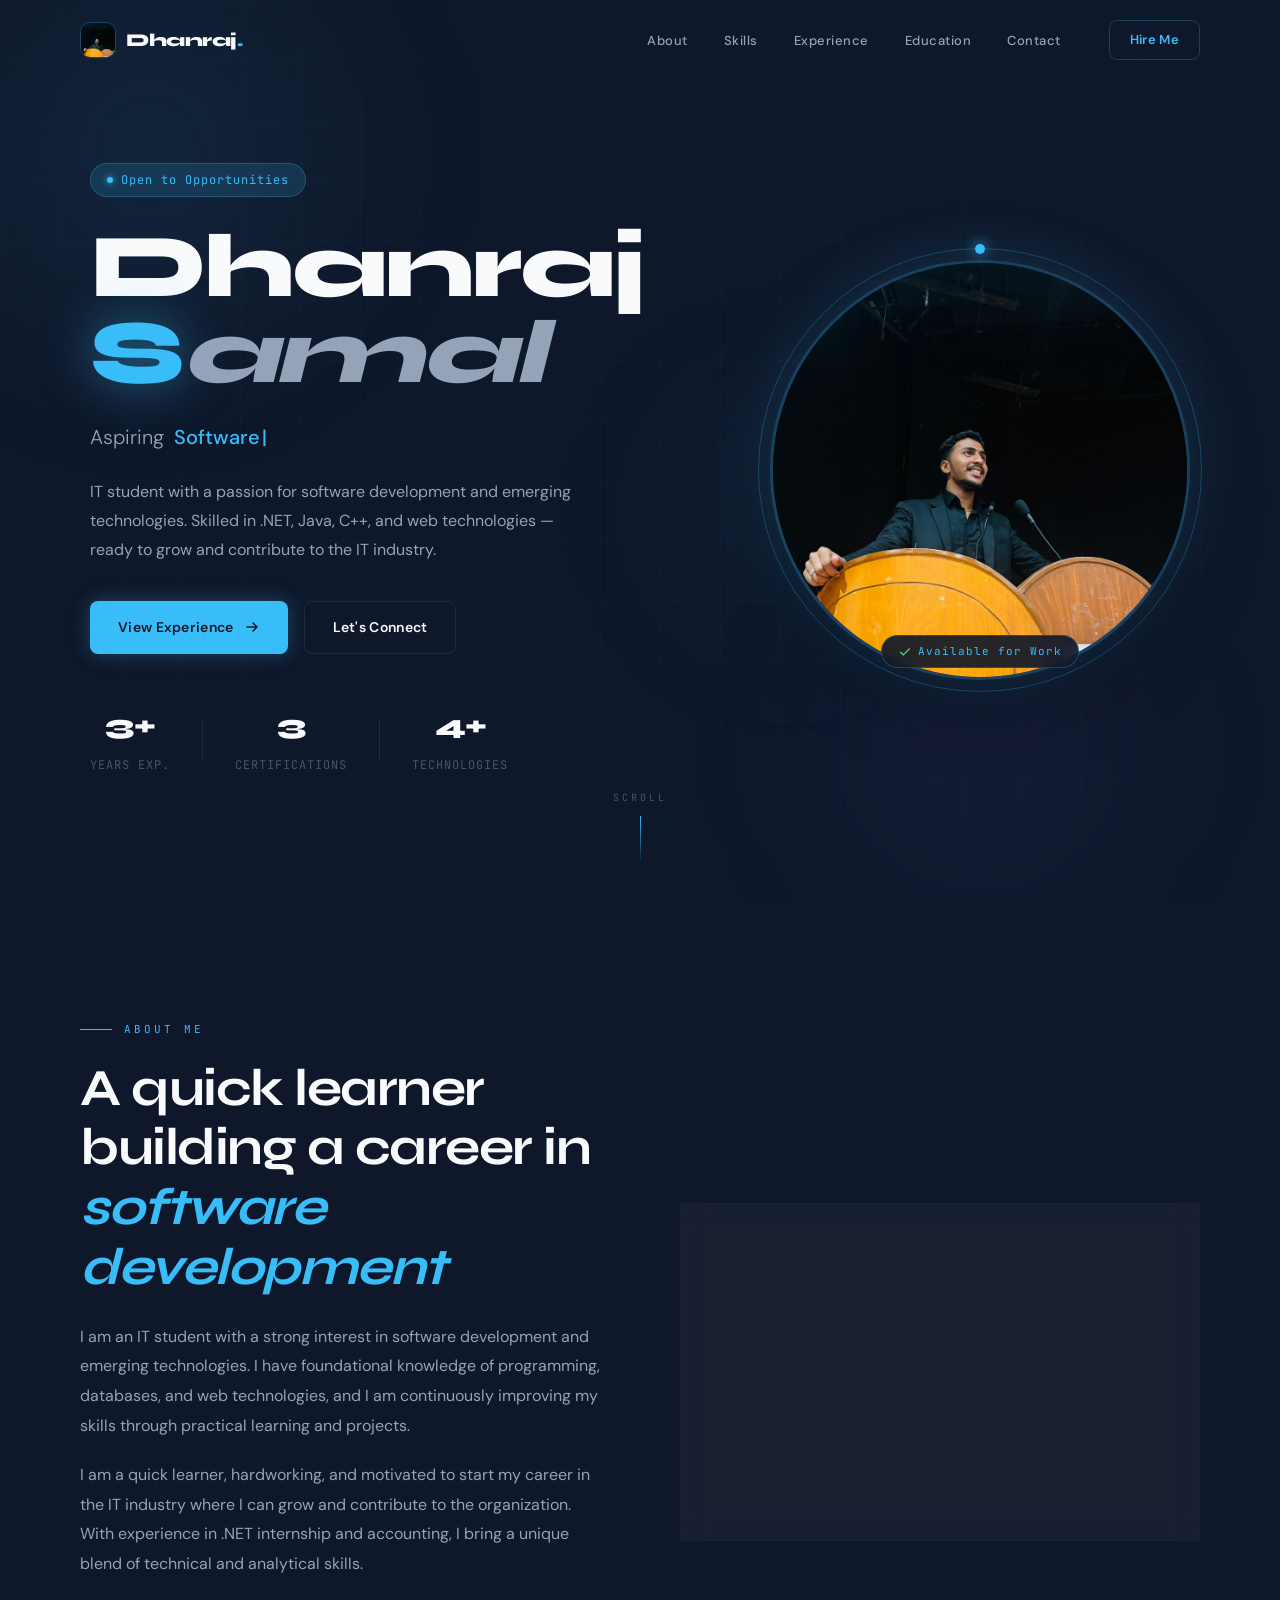
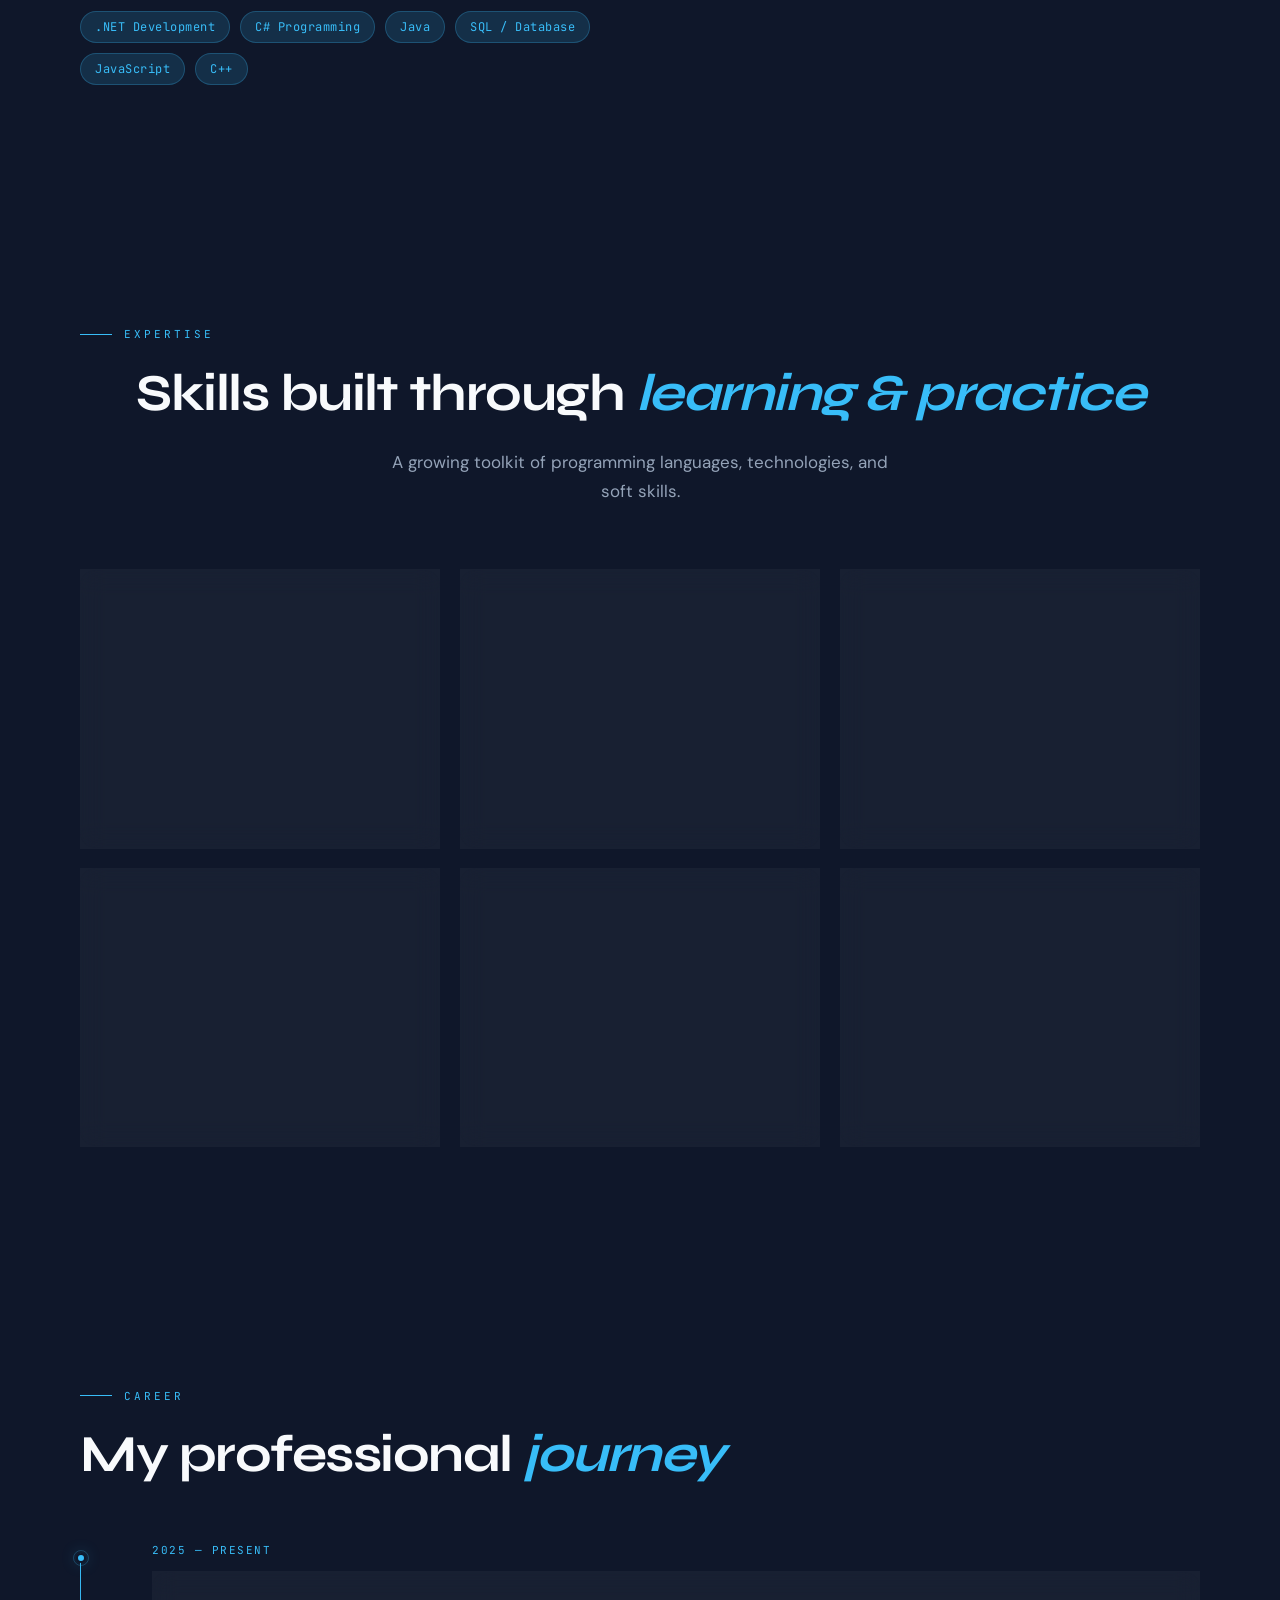
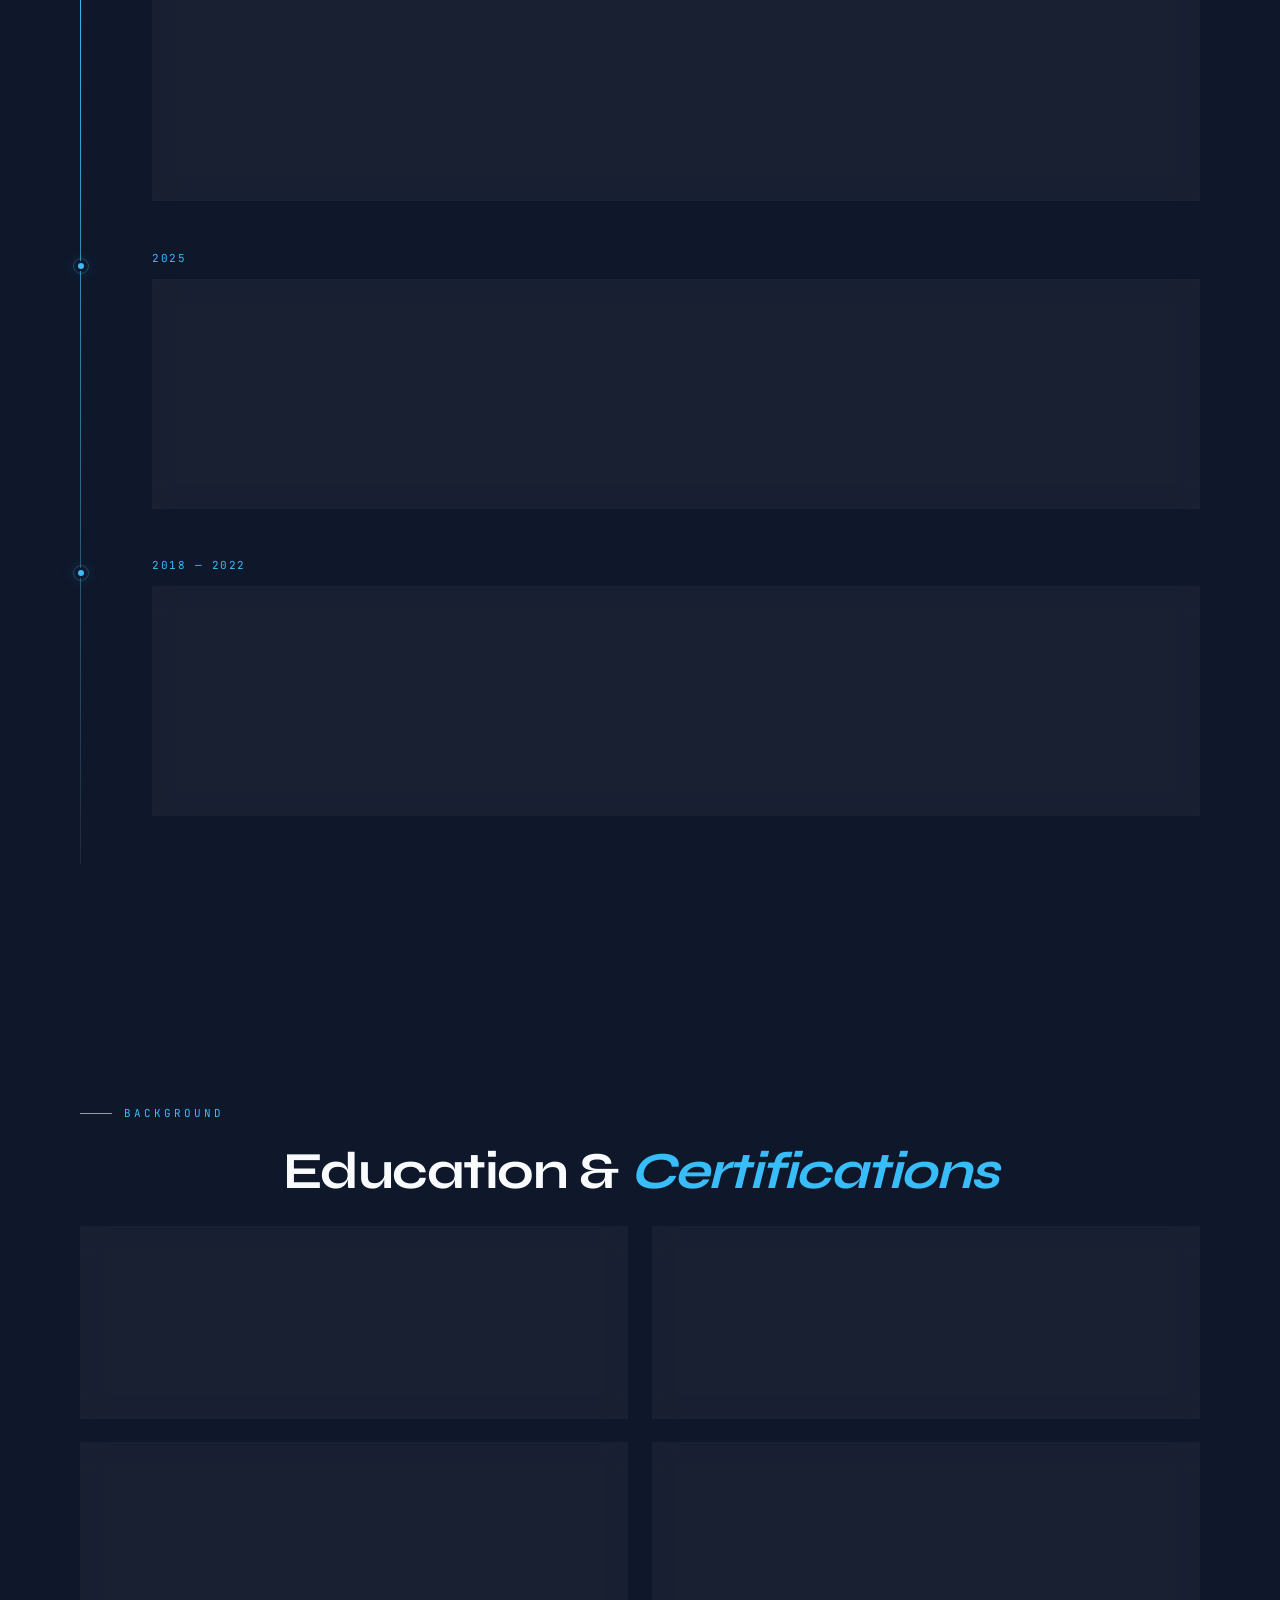
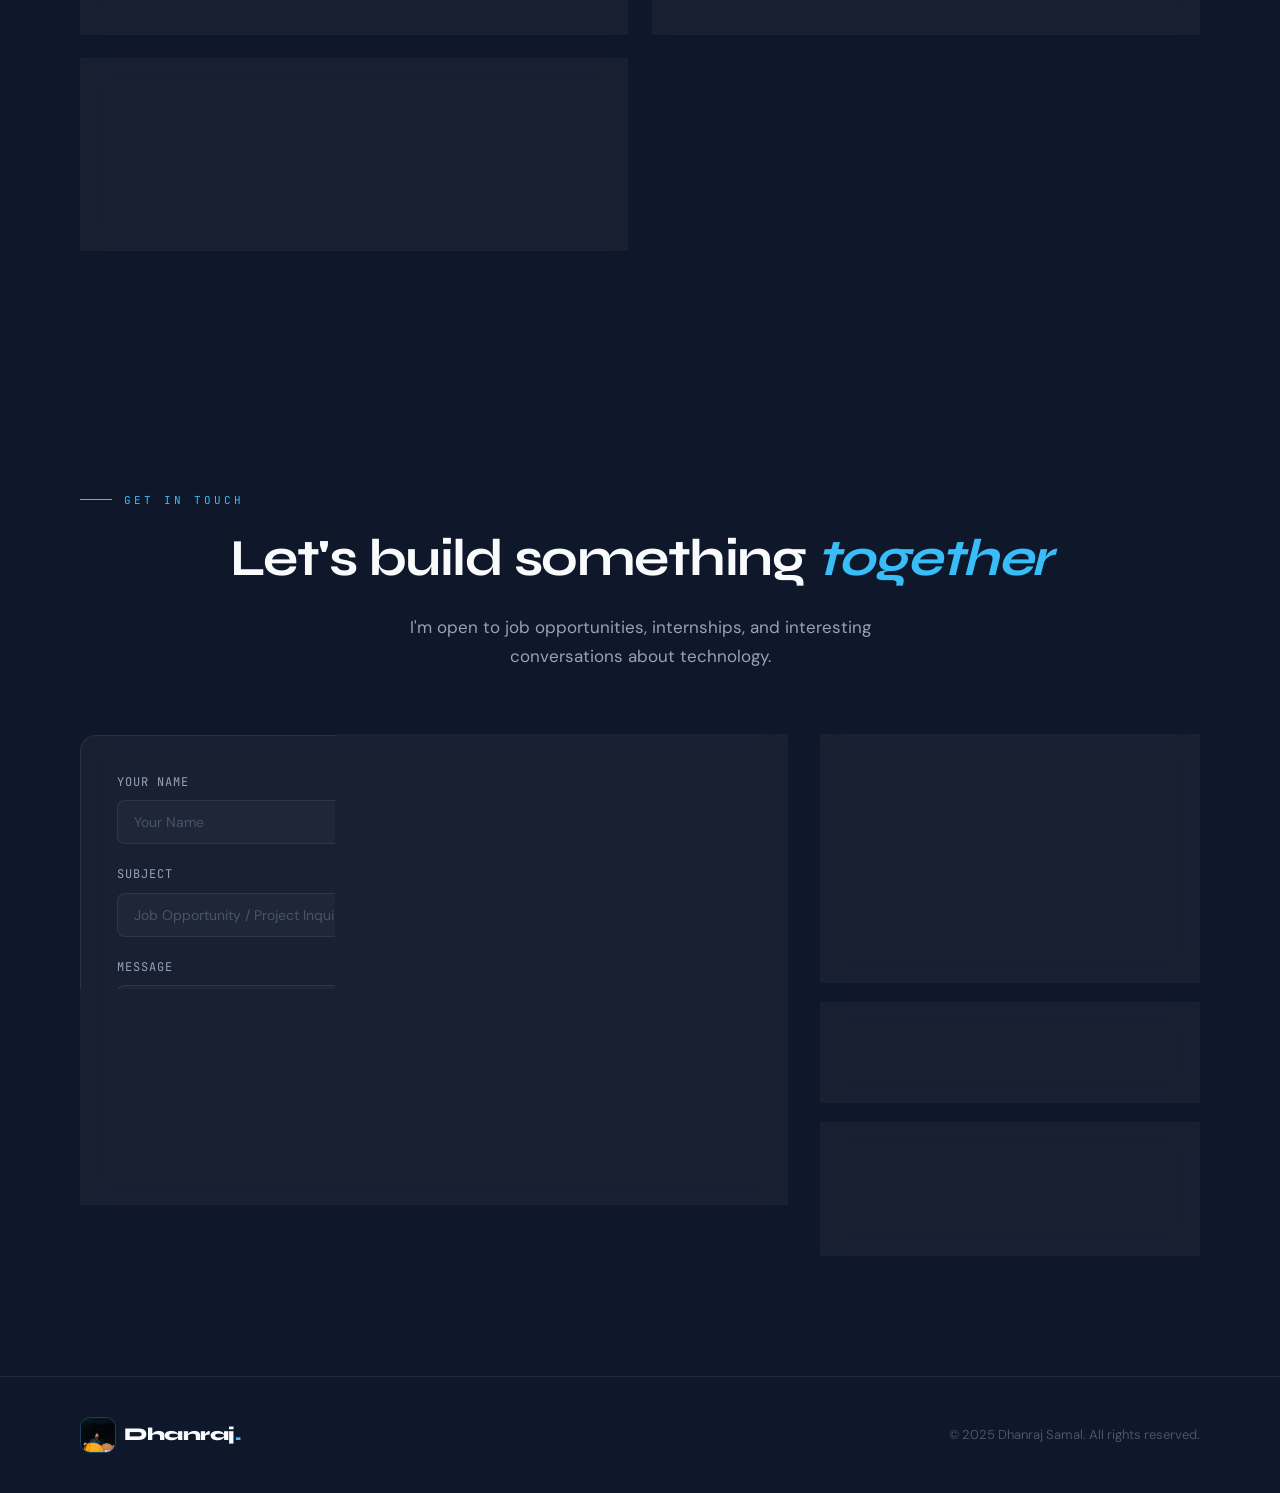
==== frontend/index.html @ d2c9e6f3 "refactor: organize project structure — frontend/, assets/images/, proper formatting" ====
<!DOCTYPE html>
<html lang="en">
<head>
  <meta charset="UTF-8" />
  <meta name="viewport" content="width=device-width, initial-scale=1.0"/>

  <!-- Primary SEO -->
  <title>Dhanraj Samal — Aspiring .NET & Software Developer | Ahmedabad</title>
  <meta name="description" content="Dhanraj Samal is an aspiring software developer from Ahmedabad, Gujarat. BCA graduate skilled in .NET, C#, Java, SQL, JavaScript and C++. Open to full-time roles and internships." />
  <meta name="keywords" content="Dhanraj Samal, Software Developer, .NET Developer, C# Developer, Java, SQL, Ahmedabad, Gujarat, BCA, Parul University, Fresher Developer" />
  <meta name="author" content="Dhanraj Samal" />
  <meta name="robots" content="index, follow" />
  <link rel="canonical" href="https://dhanrajsamal.dev/" />

  <!-- Open Graph (Facebook, LinkedIn preview) -->
  <meta property="og:type" content="website" />
  <meta property="og:url" content="https://dhanrajsamal.dev/" />
  <meta property="og:title" content="Dhanraj Samal — Aspiring .NET & Software Developer" />
  <meta property="og:description" content="BCA graduate from Parul University. Skilled in .NET, C#, Java, SQL, JavaScript. Open to full-time roles and internships." />
  <meta property="og:image" content="../assets/images/profile.jpg" />

  <!-- Twitter Card -->
  <meta name="twitter:card" content="summary_large_image" />
  <meta name="twitter:title" content="Dhanraj Samal — Aspiring Software Developer" />
  <meta name="twitter:description" content="BCA graduate skilled in .NET, C#, Java, SQL. Open to opportunities." />
  <meta name="twitter:image" content="../assets/images/profile.jpg" />

  <!-- Theme color for mobile browser -->
  <meta name="theme-color" content="#0F172A" />

  <link rel="stylesheet" href="style.css" />
  <link rel="preconnect" href="https://fonts.googleapis.com">
  <link rel="preconnect" href="https://fonts.gstatic.com" crossorigin>
  <link href="https://fonts.googleapis.com/css2?family=Syne:wght@400;500;600;700;800&family=DM+Sans:ital,wght@0,300;0,400;0,500;1,300&family=JetBrains+Mono:wght@300;400&display=swap" rel="stylesheet">
</head>
<body>

  <!-- Preloader -->
  <div class="preloader" id="preloader">
    <div class="preloader-inner">
      <div class="preloader-logo">
        <img src="../assets/images/profile.jpg" alt="Dhanraj Samal" class="preloader-logo-img" />
      </div>
      <div class="preloader-bar"><div class="preloader-fill" id="preloaderFill"></div></div>
      <p class="preloader-text" id="preloaderText">Initializing...</p>
    </div>
  </div>

  <!-- Scroll Progress -->
  <div class="scroll-progress" id="scrollProgress"></div>

  <!-- Navbar -->
  <nav class="navbar" id="navbar">
    <div class="nav-container">
      <a href="#hero" class="nav-logo">
        <img src="../assets/images/profile.jpg" alt="DS" class="nav-logo-img" />
        <span class="logo-text">Dhanraj<span class="logo-dot">.</span></span>
      </a>
      <ul class="nav-links" id="navLinks">
        <li><a href="#about" class="nav-link">About</a></li>
        <li><a href="#skills" class="nav-link">Skills</a></li>
        <li><a href="#experience" class="nav-link">Experience</a></li>
        <li><a href="#education" class="nav-link">Education</a></li>
        <li><a href="#contact" class="nav-link">Contact</a></li>
      </ul>
      <a href="#contact" class="nav-cta">Hire Me</a>
      <button class="hamburger" id="hamburger" aria-label="Toggle menu">
        <span></span><span></span><span></span>
      </button>
    </div>
  </nav>

  <!-- Hero Section -->
  <section class="hero" id="hero">
    <div class="hero-bg">
      <div class="hero-orb orb-1"></div>
      <div class="hero-orb orb-2"></div>
      <div class="hero-orb orb-3"></div>
      <div class="hero-grid"></div>
    </div>
    <div class="hero-content">
      <div class="hero-left">
      <div class="hero-badge">
        <span class="badge-dot"></span>
        Open to Opportunities
      </div>
      <h1 class="hero-name">
        <span class="name-line name-first">Dhanraj</span>
        <span class="name-line name-last"><em class="name-highlight">S</em>amal</span>
      </h1>
      <div class="hero-roles">
        <span class="role-static">Aspiring</span>
        <span class="typing-wrapper">
          <span class="typing-text" id="typingText"></span>
          <span class="typing-cursor">|</span>
        </span>
      </div>
      <p class="hero-description">
        IT student with a passion for software development and emerging technologies. Skilled in .NET, Java, C++, and web technologies — ready to grow and contribute to the IT industry.
      </p>
      <div class="hero-actions">
        <a href="#experience" class="btn btn-primary">
          <span>View Experience</span>
          <svg width="16" height="16" viewBox="0 0 16 16" fill="none"><path d="M3 8H13M13 8L9 4M13 8L9 12" stroke="currentColor" stroke-width="1.5" stroke-linecap="round" stroke-linejoin="round"/></svg>
        </a>
        <a href="#contact" class="btn btn-ghost">Let's Connect</a>
      </div>
      <div class="hero-stats">
        <div class="stat"><span class="stat-number">3+</span><span class="stat-label">Years Exp.</span></div>
        <div class="stat-divider"></div>
        <div class="stat"><span class="stat-number">3</span><span class="stat-label">Certifications</span></div>
        <div class="stat-divider"></div>
        <div class="stat"><span class="stat-number">4+</span><span class="stat-label">Technologies</span></div>
      </div>
      </div>
      <div class="hero-right">
        <div class="hero-photo-wrap">
          <div class="hero-photo-ring"></div>
          <img
            src="../assets/images/profile.jpg"
            alt="Dhanraj Samal"
            class="hero-photo"
          />
          <div class="hero-photo-badge">
            <svg width="14" height="14" viewBox="0 0 24 24" fill="none" stroke="currentColor" stroke-width="2"><polyline points="20 6 9 17 4 12"/></svg>
            Available for Work
          </div>
        </div>
      </div>
    </div>
    <div class="hero-scroll-hint">
      <span>Scroll</span>
      <div class="scroll-line"></div>
    </div>
  </section>

  <!-- About Section -->
  <section class="about section" id="about">
    <div class="container">
      <div class="section-label reveal">About Me</div>
      <div class="about-grid">
        <div class="about-text reveal">
          <h2 class="section-heading">A quick learner building a career in <em>software development</em></h2>
          <p>I am an IT student with a strong interest in software development and emerging technologies. I have foundational knowledge of programming, databases, and web technologies, and I am continuously improving my skills through practical learning and projects.</p>
          <p>I am a quick learner, hardworking, and motivated to start my career in the IT industry where I can grow and contribute to the organization. With experience in .NET internship and accounting, I bring a unique blend of technical and analytical skills.</p>
          <div class="about-tags">
            <span class="tag">.NET Development</span>
            <span class="tag">C# Programming</span>
            <span class="tag">Java</span>
            <span class="tag">SQL / Database</span>
            <span class="tag">JavaScript</span>
            <span class="tag">C++</span>
          </div>
        </div>
        <div class="about-visual reveal">
          <div class="about-card glass-card">
            <div class="about-avatar">
              <div class="avatar-ring"></div>
              <img
                src="../assets/images/profile.jpg"
                alt="Dhanraj Samal"
                class="avatar-photo"
              />
            </div>
            <div class="about-facts">
              <div class="fact">
                <svg width="18" height="18" viewBox="0 0 24 24" fill="none" stroke="currentColor" stroke-width="1.5"><path d="M12 2C8.13 2 5 5.13 5 9c0 5.25 7 13 7 13s7-7.75 7-13c0-3.87-3.13-7-7-7z"/><circle cx="12" cy="9" r="2.5"/></svg>
                <span>Ahmedabad, Gujarat</span>
              </div>
              <div class="fact">
                <svg width="18" height="18" viewBox="0 0 24 24" fill="none" stroke="currentColor" stroke-width="1.5"><rect x="2" y="7" width="20" height="14" rx="2"/><path d="M16 7V5a2 2 0 0 0-2-2h-4a2 2 0 0 0-2 2v2"/></svg>
                <span>Fresher — Open to Work</span>
              </div>
              <div class="fact">
                <svg width="18" height="18" viewBox="0 0 24 24" fill="none" stroke="currentColor" stroke-width="1.5"><path d="M22 16.92v3a2 2 0 0 1-2.18 2 19.79 19.79 0 0 1-8.63-3.07 19.5 19.5 0 0 1-6-6 19.79 19.79 0 0 1-3.07-8.67A2 2 0 0 1 4.11 2h3a2 2 0 0 1 2 1.72 12.84 12.84 0 0 0 .7 2.81 2 2 0 0 1-.45 2.11L8.09 9.91a16 16 0 0 0 6 6l1.27-1.27a2 2 0 0 1 2.11-.45 12.84 12.84 0 0 0 2.81.7A2 2 0 0 1 22 16.92z"/></svg>
                <span>+91 9376495990</span>
              </div>
              <div class="fact">
                <svg width="18" height="18" viewBox="0 0 24 24" fill="none" stroke="currentColor" stroke-width="1.5"><path d="M4 4h16c1.1 0 2 .9 2 2v12c0 1.1-.9 2-2 2H4c-1.1 0-2-.9-2-2V6c0-1.1.9-2 2-2z"/><polyline points="22,6 12,13 2,6"/></svg>
                <span>dhanrajsamal2002@gmail.com</span>
              </div>
            </div>
          </div>
        </div>
      </div>
    </div>
  </section>

  <!-- Skills Section -->
  <section class="skills section" id="skills">
    <div class="container">
      <div class="section-label reveal">Expertise</div>
      <h2 class="section-heading centered reveal">Skills built through <em>learning & practice</em></h2>
      <p class="section-subtext reveal">A growing toolkit of programming languages, technologies, and soft skills.</p>

      <div class="skills-grid">

        <!-- .NET / C# -->
        <div class="skill-card reveal" data-delay="0">
          <div class="skill-card-inner">
            <div class="skill-logo-wrap" style="background: rgba(98,0,238,0.12); border-color: rgba(98,0,238,0.3);">
              <!-- .NET official logo -->
              <svg width="36" height="36" viewBox="0 0 24 24" xmlns="http://www.w3.org/2000/svg" fill="#7B2FBE">
                <path d="M2.5 5.5A.5.5 0 0 1 3 5h18a.5.5 0 0 1 .5.5v13a.5.5 0 0 1-.5.5H3a.5.5 0 0 1-.5-.5v-13zm1 .5v12h17V6h-17z" opacity=".3"/>
                <path d="M5.5 8.5h1.25l3.5 5.25V8.5H11.5v7h-1.25L6.75 10.25V15.5H5.5v-7zm6.5 0h4.5v1.25h-3.25v1.75h3v1.25h-3v1.5h3.25V15.5H12v-7zm-8.5 3.25a.75.75 0 1 1 1.5 0 .75.75 0 0 1-1.5 0z"/>
              </svg>
            </div>
            <div class="skill-card-body">
              <div class="skill-card-header">
                <h3>.NET / C#</h3>
                <span class="skill-level">Intermediate</span>
              </div>
              <p>Application development using .NET technologies, coding, debugging, and testing modules in real-time projects.</p>
              <div class="skill-progress">
                <div class="progress-track">
                  <div class="progress-bar" data-width="75"></div>
                </div>
                <span>75%</span>
              </div>
            </div>
          </div>
        </div>

        <!-- SQL -->
        <div class="skill-card reveal" data-delay="100">
          <div class="skill-card-inner">
            <div class="skill-logo-wrap" style="background: rgba(0,117,143,0.12); border-color: rgba(0,117,143,0.3);">
              <svg width="36" height="36" viewBox="0 0 24 24" fill="none" stroke="#00758F" stroke-width="1.5" stroke-linecap="round" stroke-linejoin="round">
                <ellipse cx="12" cy="5" rx="9" ry="3"/>
                <path d="M3 5v4c0 1.66 4 3 9 3s9-1.34 9-3V5"/>
                <path d="M3 9v4c0 1.66 4 3 9 3s9-1.34 9-3V9"/>
                <path d="M3 13v4c0 1.66 4 3 9 3s9-1.34 9-3v-4"/>
              </svg>
            </div>
            <div class="skill-card-body">
              <div class="skill-card-header">
                <h3>SQL / Database</h3>
                <span class="skill-level">Intermediate</span>
              </div>
              <p>Database fundamentals, query writing, and managing data with strong understanding of SDLC and data maintenance.</p>
              <div class="skill-progress">
                <div class="progress-track">
                  <div class="progress-bar" data-width="70"></div>
                </div>
                <span>70%</span>
              </div>
            </div>
          </div>
        </div>

        <!-- Java -->
        <div class="skill-card reveal" data-delay="200">
          <div class="skill-card-inner">
            <div class="skill-logo-wrap" style="background: rgba(248,152,32,0.12); border-color: rgba(248,152,32,0.3);">
              <!-- Java cup icon -->
              <svg width="36" height="36" viewBox="0 0 24 24" fill="none" stroke="#F89820" stroke-width="1.5" stroke-linecap="round" stroke-linejoin="round">
                <path d="M8 19h8M12 19v2M7 15c-1.5-1-3-2.5-3-5 0-4 3.5-7 8-7s8 3 8 7c0 2.5-1.5 4-3 5"/>
                <path d="M9 9c0 0 .5 2 3 2s3-2 3-2"/>
                <path d="M6 19h12"/>
              </svg>
            </div>
            <div class="skill-card-body">
              <div class="skill-card-header">
                <h3>Java</h3>
                <span class="skill-level">Intermediate</span>
              </div>
              <p>Object-oriented programming with Java, building logic-driven applications and understanding core programming concepts.</p>
              <div class="skill-progress">
                <div class="progress-track">
                  <div class="progress-bar" data-width="65"></div>
                </div>
                <span>65%</span>
              </div>
            </div>
          </div>
        </div>

        <!-- JavaScript -->
        <div class="skill-card reveal" data-delay="300">
          <div class="skill-card-inner">
            <div class="skill-logo-wrap" style="background: rgba(247,223,30,0.12); border-color: rgba(247,223,30,0.3);">
              <!-- JavaScript logo -->
              <svg width="36" height="36" viewBox="0 0 24 24" xmlns="http://www.w3.org/2000/svg" fill="#F7DF1E">
                <path d="M0 0h24v24H0V0zm22.034 18.276c-.175-1.095-.888-2.015-3.003-2.873-.736-.345-1.554-.585-1.797-1.14-.091-.33-.105-.51-.046-.705.15-.646.915-.84 1.515-.66.39.12.75.42.976.9 1.034-.676 1.034-.676 1.755-1.125-.27-.42-.404-.601-.586-.78-.63-.705-1.469-1.065-2.834-1.034l-.705.089c-.676.165-1.32.525-1.71 1.005-1.14 1.291-.811 3.541.569 4.471 1.365 1.02 3.361 1.244 3.616 2.205.24 1.17-.87 1.545-1.966 1.41-.811-.18-1.26-.586-1.755-1.336l-1.83 1.051c.21.48.45.689.81 1.109 1.74 1.756 6.09 1.666 6.871-1.004.029-.09.24-.705.074-1.65l.046.067zm-8.983-7.245h-2.248c0 1.938-.009 3.864-.009 5.805 0 1.232.063 2.363-.138 2.711-.33.689-1.18.601-1.566.48-.396-.196-.597-.466-.83-.855-.063-.105-.11-.196-.127-.196l-1.825 1.125c.305.63.75 1.172 1.324 1.517.855.51 2.004.675 3.207.405.783-.226 1.458-.691 1.811-1.411.51-.93.402-2.07.397-3.346.012-2.054 0-4.109 0-6.179l.004-.056z"/>
              </svg>
            </div>
            <div class="skill-card-body">
              <div class="skill-card-header">
                <h3>JavaScript</h3>
                <span class="skill-level">Beginner</span>
              </div>
              <p>Web technologies and front-end scripting to build interactive and dynamic web pages and applications.</p>
              <div class="skill-progress">
                <div class="progress-track">
                  <div class="progress-bar" data-width="60"></div>
                </div>
                <span>60%</span>
              </div>
            </div>
          </div>
        </div>

        <!-- C++ -->
        <div class="skill-card reveal" data-delay="400">
          <div class="skill-card-inner">
            <div class="skill-logo-wrap" style="background: rgba(0,89,156,0.12); border-color: rgba(0,89,156,0.3);">
              <!-- C++ logo -->
              <svg width="36" height="36" viewBox="0 0 24 24" xmlns="http://www.w3.org/2000/svg" fill="#00599C">
                <path d="M22.394 6c-.167-.29-.398-.543-.652-.69L12.926.22c-.509-.294-1.34-.294-1.848 0L2.26 5.31c-.508.293-.923 1.013-.923 1.6v10.18c0 .294.104.62.271.91.167.29.398.543.652.69l8.816 5.09c.508.293 1.34.293 1.848 0l8.816-5.09c.254-.147.485-.4.652-.69.167-.29.27-.616.27-.91V6.91c.003-.294-.1-.62-.268-.91zM12 19.109c-3.92 0-7.109-3.189-7.109-7.109S8.08 4.891 12 4.891a7.133 7.133 0 0 1 6.156 3.552l-3.076 1.781A3.567 3.567 0 0 0 12 8.445c-1.96 0-3.554 1.595-3.554 3.555S10.04 15.555 12 15.555a3.57 3.57 0 0 0 3.08-1.778l3.077 1.78A7.135 7.135 0 0 1 12 19.109zm7.109-6.714h-.79v.79h-.79v-.79h-.79v-.79h.79v-.79h.79v.79h.79v.79zm2.962 0h-.79v.79h-.79v-.79h-.79v-.79h.79v-.79h.79v.79h.79v.79z"/>
              </svg>
            </div>
            <div class="skill-card-body">
              <div class="skill-card-header">
                <h3>C++</h3>
                <span class="skill-level">Intermediate</span>
              </div>
              <p>Core programming fundamentals using C++, data structures, and problem-solving with efficient algorithms.</p>
              <div class="skill-progress">
                <div class="progress-track">
                  <div class="progress-bar" data-width="65"></div>
                </div>
                <span>65%</span>
              </div>
            </div>
          </div>
        </div>

        <!-- Soft Skills -->
        <div class="skill-card reveal" data-delay="500">
          <div class="skill-card-inner">
            <div class="skill-logo-wrap" style="background: rgba(56,189,248,0.12); border-color: rgba(56,189,248,0.3);">
              <svg width="36" height="36" viewBox="0 0 24 24" fill="none" stroke="#38BDF8" stroke-width="1.5" stroke-linecap="round" stroke-linejoin="round">
                <path d="M17 21v-2a4 4 0 0 0-4-4H5a4 4 0 0 0-4 4v2"/>
                <circle cx="9" cy="7" r="4"/>
                <path d="M23 21v-2a4 4 0 0 0-3-3.87"/>
                <path d="M16 3.13a4 4 0 0 1 0 7.75"/>
              </svg>
            </div>
            <div class="skill-card-body">
              <div class="skill-card-header">
                <h3>Soft Skills</h3>
                <span class="skill-level">Strong</span>
              </div>
              <p>Leadership, teamwork, and strong communication in English, Gujarati, Hindi, and Telugu. Quick learner and hardworking.</p>
              <div class="skill-progress">
                <div class="progress-track">
                  <div class="progress-bar" data-width="85"></div>
                </div>
                <span>85%</span>
              </div>
            </div>
          </div>
        </div>

      </div>
    </div>
  </section>

  <!-- Experience Section -->
  <section class="experience section" id="experience">
    <div class="container">
      <div class="section-label reveal">Career</div>
      <h2 class="section-heading reveal">My professional <em>journey</em></h2>

      <div class="timeline">
        <div class="timeline-line"></div>

        <div class="timeline-item reveal">
          <div class="timeline-dot"></div>
          <div class="timeline-date">2025 — Present</div>
          <div class="timeline-content glass-card">
            <div class="timeline-header">
              <div>
                <h3>Fresher / .NET Developer</h3>
                <span class="timeline-company">Open to Opportunities</span>
              </div>
              <div class="timeline-badge">Fresher</div>
            </div>
            <p>Actively seeking opportunities in software development. Equipped with hands-on internship experience in .NET application development and a strong foundation in programming, databases, and web technologies.</p>
            <div class="timeline-tags">
              <span>.NET</span><span>C#</span><span>SQL</span><span>JavaScript</span>
            </div>
          </div>
        </div>

        <div class="timeline-item reveal">
          <div class="timeline-dot"></div>
          <div class="timeline-date">2025</div>
          <div class="timeline-content glass-card">
            <div class="timeline-header">
              <div>
                <h3>.NET Developer Intern</h3>
                <span class="timeline-company">Macadmic Solution</span>
              </div>
              <div class="timeline-badge">Internship</div>
            </div>
            <p>Worked on application development using .NET technologies. Assisted in coding, debugging, and testing modules, and collaborated with the team to support real-time project requirements.</p>
            <div class="timeline-tags">
              <span>.NET</span><span>C#</span><span>Debugging</span><span>Team Collaboration</span>
            </div>
          </div>
        </div>

        <div class="timeline-item reveal">
          <div class="timeline-dot"></div>
          <div class="timeline-date">2018 — 2022</div>
          <div class="timeline-content glass-card">
            <div class="timeline-header">
              <div>
                <h3>Junior Accountant</h3>
                <span class="timeline-company">Gavrila Tradelink Pvt Ltd.</span>
              </div>
              <div class="timeline-badge">Full-time</div>
            </div>
            <p>Assisted in daily accounting tasks, invoice handling, and maintaining financial records while supporting the senior accountant. Developed strong attention to detail and organizational skills.</p>
            <div class="timeline-tags">
              <span>Accounting</span><span>Invoice Handling</span><span>Financial Records</span><span>Data Management</span>
            </div>
          </div>
        </div>

      </div>
    </div>
  </section>

  <!-- Education Section -->
  <section class="education section" id="education">
    <div class="container">
      <div class="section-label reveal">Background</div>
      <h2 class="section-heading centered reveal">Education & <em>Certifications</em></h2>

      <div class="edu-grid">
        <div class="edu-card glass-card reveal" data-delay="0">
          <div class="edu-icon">
            <svg width="24" height="24" viewBox="0 0 24 24" fill="none" stroke="currentColor" stroke-width="1.5" stroke-linecap="round" stroke-linejoin="round"><path d="M22 10v6M2 10l10-5 10 5-10 5z"/><path d="M6 12v5c3.33 1.67 8.67 1.67 12 0v-5"/></svg>
          </div>
          <div class="edu-body">
            <h3>Bachelor of Computer Applications (BCA)</h3>
            <span class="edu-inst">Parul University</span>
            <span class="edu-year">2022 — 2025</span>
            <p>Studied core computer science subjects including programming, databases, software engineering, and web technologies.</p>
          </div>
        </div>

        <div class="edu-card glass-card reveal" data-delay="100">
          <div class="edu-icon">
            <svg width="24" height="24" viewBox="0 0 24 24" fill="none" stroke="currentColor" stroke-width="1.5" stroke-linecap="round" stroke-linejoin="round"><path d="M4 19.5A2.5 2.5 0 0 1 6.5 17H20"/><path d="M6.5 2H20v20H6.5A2.5 2.5 0 0 1 4 19.5v-15A2.5 2.5 0 0 1 6.5 2z"/></svg>
          </div>
          <div class="edu-body">
            <h3>Commerce (12th Standard)</h3>
            <span class="edu-inst">NIOS Board</span>
            <span class="edu-year">2021 — 2022</span>
            <p>Completed higher secondary education with Commerce stream, building a strong foundation in business and analytical thinking.</p>
          </div>
        </div>

        <div class="edu-card glass-card reveal" data-delay="200">
          <div class="edu-icon">
            <svg width="24" height="24" viewBox="0 0 24 24" fill="none" stroke="currentColor" stroke-width="1.5" stroke-linecap="round" stroke-linejoin="round"><circle cx="12" cy="8" r="6"/><path d="M15.477 12.89L17 22l-5-3-5 3 1.523-9.11"/></svg>
          </div>
          <div class="edu-body">
            <h3>.NET Developer Internship Certificate</h3>
            <span class="edu-inst">Macadmic Solution</span>
            <span class="edu-year">2025 (6 Months)</span>
            <p>Certified completion of a 6-month .NET Developer internship covering application development, coding, and real-time project work.</p>
          </div>
        </div>

        <div class="edu-card glass-card reveal" data-delay="300">
          <div class="edu-icon">
            <svg width="24" height="24" viewBox="0 0 24 24" fill="none" stroke="currentColor" stroke-width="1.5" stroke-linecap="round" stroke-linejoin="round"><ellipse cx="12" cy="5" rx="9" ry="3"/><path d="M21 12c0 1.66-4 3-9 3s-9-1.34-9-3"/><path d="M3 5v14c0 1.66 4 3 9 3s9-1.34 9-3V5"/></svg>
          </div>
          <div class="edu-body">
            <h3>SQL / Database Fundamentals</h3>
            <span class="edu-inst">Certification</span>
            <span class="edu-year">2025</span>
            <p>Certified in SQL and database fundamentals covering query writing, data management, and relational database concepts.</p>
          </div>
        </div>

        <div class="edu-card glass-card reveal" data-delay="400">
          <div class="edu-icon">
            <svg width="24" height="24" viewBox="0 0 24 24" fill="none" stroke="currentColor" stroke-width="1.5" stroke-linecap="round" stroke-linejoin="round"><rect x="3" y="3" width="18" height="18" rx="3"/><path d="M9 8l-3 4 3 4M15 8l3 4-3 4M13 6l-2 12"/></svg>
          </div>
          <div class="edu-body">
            <h3>C# Programming Certification</h3>
            <span class="edu-inst">Certification</span>
            <span class="edu-year">2025</span>
            <p>Certified in C# programming covering object-oriented concepts, .NET framework, and application development fundamentals.</p>
          </div>
        </div>

      </div>
    </div>
  </section>

  <!-- Contact Section -->
  <section class="contact section" id="contact">
    <div class="container">
      <div class="section-label reveal">Get In Touch</div>
      <h2 class="section-heading centered reveal">Let's build something <em>together</em></h2>
      <p class="section-subtext reveal">I'm open to job opportunities, internships, and interesting conversations about technology.</p>

      <div class="contact-grid">
        <div class="contact-form-wrap reveal">
          <form class="contact-form glass-card" id="contactForm">
            <div class="form-row">
              <div class="form-group">
                <label>Your Name</label>
                <input type="text" placeholder="Your Name" required />
              </div>
              <div class="form-group">
                <label>Email Address</label>
                <input type="email" placeholder="your@email.com" required />
              </div>
            </div>
            <div class="form-group">
              <label>Subject</label>
              <input type="text" placeholder="Job Opportunity / Project Inquiry" />
            </div>
            <div class="form-group">
              <label>Message</label>
              <textarea placeholder="Tell me about the opportunity or project..." rows="5" required></textarea>
            </div>
            <button type="submit" class="btn btn-primary btn-full">
              <span>Send Message</span>
              <svg width="16" height="16" viewBox="0 0 24 24" fill="none" stroke="currentColor" stroke-width="2"><line x1="22" y1="2" x2="11" y2="13"/><polygon points="22 2 15 22 11 13 2 9 22 2"/></svg>
            </button>
          </form>
        </div>

        <div class="contact-info reveal">
          <div class="contact-detail glass-card">
            <h3>Let's connect</h3>
            <p>Whether you have a job opportunity, project, or just want to say hi — I'm always open to new conversations.</p>
            <div class="social-links">
              <a href="https://www.linkedin.com/in/dhanraj-samal-627b73245?utm_source=share_via&utm_content=profile&utm_medium=member_ios" target="_blank" class="social-link" aria-label="LinkedIn">
                <svg width="20" height="20" viewBox="0 0 24 24" fill="currentColor"><path d="M20.447 20.452h-3.554v-5.569c0-1.328-.027-3.037-1.852-3.037-1.853 0-2.136 1.445-2.136 2.939v5.667H9.351V9h3.414v1.561h.046c.477-.9 1.637-1.85 3.37-1.85 3.601 0 4.267 2.37 4.267 5.455v6.286zM5.337 7.433a2.062 2.062 0 0 1-2.063-2.065 2.064 2.064 0 1 1 2.063 2.065zm1.782 13.019H3.555V9h3.564v11.452zM22.225 0H1.771C.792 0 0 .774 0 1.729v20.542C0 23.227.792 24 1.771 24h20.451C23.2 24 24 23.227 24 22.271V1.729C24 .774 23.2 0 22.222 0h.003z"/></svg>
              </a>
              <a href="mailto:dhanrajsamal2002@gmail.com" class="social-link" aria-label="Email">
                <svg width="20" height="20" viewBox="0 0 24 24" fill="none" stroke="currentColor" stroke-width="2"><path d="M4 4h16c1.1 0 2 .9 2 2v12c0 1.1-.9 2-2 2H4c-1.1 0-2-.9-2-2V6c0-1.1.9-2 2-2z"/><polyline points="22,6 12,13 2,6"/></svg>
              </a>
              <a href="tel:+919376495990" class="social-link" aria-label="Phone">
                <svg width="20" height="20" viewBox="0 0 24 24" fill="none" stroke="currentColor" stroke-width="2"><path d="M22 16.92v3a2 2 0 0 1-2.18 2 19.79 19.79 0 0 1-8.63-3.07 19.5 19.5 0 0 1-6-6 19.79 19.79 0 0 1-3.07-8.67A2 2 0 0 1 4.11 2h3a2 2 0 0 1 2 1.72 12.84 12.84 0 0 0 .7 2.81 2 2 0 0 1-.45 2.11L8.09 9.91a16 16 0 0 0 6 6l1.27-1.27a2 2 0 0 1 2.11-.45 12.84 12.84 0 0 0 2.81.7A2 2 0 0 1 22 16.92z"/></svg>
              </a>
              <a href="https://wa.me/919376495990" target="_blank" class="social-link" aria-label="WhatsApp">
                <svg width="20" height="20" viewBox="0 0 24 24" fill="currentColor"><path d="M17.472 14.382c-.297-.149-1.758-.867-2.03-.967-.273-.099-.471-.148-.67.15-.197.297-.767.966-.94 1.164-.173.199-.347.223-.644.075-.297-.15-1.255-.463-2.39-1.475-.883-.788-1.48-1.761-1.653-2.059-.173-.297-.018-.458.13-.606.134-.133.298-.347.446-.52.149-.174.198-.298.298-.497.099-.198.05-.371-.025-.52-.075-.149-.669-1.612-.916-2.207-.242-.579-.487-.5-.669-.51-.173-.008-.371-.01-.57-.01-.198 0-.52.074-.792.372-.272.297-1.04 1.016-1.04 2.479 0 1.462 1.065 2.875 1.213 3.074.149.198 2.096 3.2 5.077 4.487.709.306 1.262.489 1.694.625.712.227 1.36.195 1.871.118.571-.085 1.758-.719 2.006-1.413.248-.694.248-1.289.173-1.413-.074-.124-.272-.198-.57-.347m-5.421 7.403h-.004a9.87 9.87 0 0 1-5.031-1.378l-.361-.214-3.741.982.998-3.648-.235-.374a9.86 9.86 0 0 1-1.51-5.26c.001-5.45 4.436-9.884 9.888-9.884 2.64 0 5.122 1.03 6.988 2.898a9.825 9.825 0 0 1 2.893 6.994c-.003 5.45-4.437 9.884-9.885 9.884m8.413-18.297A11.815 11.815 0 0 0 12.05 0C5.495 0 .16 5.335.157 11.892c0 2.096.547 4.142 1.588 5.945L.057 24l6.305-1.654a11.882 11.882 0 0 0 5.683 1.448h.005c6.554 0 11.89-5.335 11.893-11.893a11.821 11.821 0 0 0-3.48-8.413z"/></svg>
              </a>
            </div>
          </div>
          <div class="availability-card glass-card">
            <div class="avail-dot"></div>
            <div>
              <h4>Available Now</h4>
              <p>Actively looking for full-time roles & internships</p>
            </div>
          </div>
          <div class="contact-detail glass-card" style="padding: 20px 28px;">
            <div class="fact" style="margin-bottom: 10px;">
              <svg width="18" height="18" viewBox="0 0 24 24" fill="none" stroke="currentColor" stroke-width="1.5"><path d="M22 16.92v3a2 2 0 0 1-2.18 2 19.79 19.79 0 0 1-8.63-3.07 19.5 19.5 0 0 1-6-6 19.79 19.79 0 0 1-3.07-8.67A2 2 0 0 1 4.11 2h3a2 2 0 0 1 2 1.72 12.84 12.84 0 0 0 .7 2.81 2 2 0 0 1-.45 2.11L8.09 9.91a16 16 0 0 0 6 6l1.27-1.27a2 2 0 0 1 2.11-.45 12.84 12.84 0 0 0 2.81.7A2 2 0 0 1 22 16.92z"/></svg>
              <span>+91 9376495990</span>
            </div>
            <div class="fact" style="margin-bottom: 10px;">
              <svg width="18" height="18" viewBox="0 0 24 24" fill="none" stroke="currentColor" stroke-width="1.5"><path d="M4 4h16c1.1 0 2 .9 2 2v12c0 1.1-.9 2-2 2H4c-1.1 0-2-.9-2-2V6c0-1.1.9-2 2-2z"/><polyline points="22,6 12,13 2,6"/></svg>
              <span>dhanrajsamal2002@gmail.com</span>
            </div>
            <div class="fact">
              <svg width="18" height="18" viewBox="0 0 24 24" fill="none" stroke="currentColor" stroke-width="1.5"><path d="M12 2C8.13 2 5 5.13 5 9c0 5.25 7 13 7 13s7-7.75 7-13c0-3.87-3.13-7-7-7z"/><circle cx="12" cy="9" r="2.5"/></svg>
              <span>73, Ahmedabad, Gujarat</span>
            </div>
          </div>
        </div>
      </div>
    </div>
  </section>

  <!-- Footer -->
  <footer class="footer">
    <div class="container">
      <div class="footer-inner">
        <span class="footer-logo">
          <img src="../assets/images/profile.jpg" alt="DS" class="nav-logo-img" style="margin-right:8px;" />
          Dhanraj<span class="logo-dot">.</span>
        </span>
        <p>© 2025 Dhanraj Samal. All rights reserved.</p>
      </div>
    </div>
  </footer>

  <!-- Back to Top -->
  <button class="back-to-top" id="backToTop" aria-label="Back to top">
    <svg width="18" height="18" viewBox="0 0 24 24" fill="none" stroke="currentColor" stroke-width="2"><path d="M18 15l-6-6-6 6"/></svg>
  </button>

  <script src="script.js"></script>
</body>
</html>
---- frontend/style.css ----
/* ==============================
   CSS Variables & Reset
   ============================== */
:root {
  --bg: #0F172A;
  --bg-2: #111827;
  --bg-glass: rgba(255, 255, 255, 0.04);
  --bg-glass-hover: rgba(255, 255, 255, 0.07);
  --text: #F8FAFC;
  --text-muted: #94A3B8;
  --text-dim: #475569;
  --accent: #38BDF8;
  --accent-dim: rgba(56, 189, 248, 0.15);
  --accent-glow: rgba(56, 189, 248, 0.3);
  --accent-bright: #7DD3FC;
  --border: rgba(255, 255, 255, 0.08);
  --border-accent: rgba(56, 189, 248, 0.25);
  --shadow-sm: 0 2px 8px rgba(0,0,0,0.3);
  --shadow-md: 0 8px 32px rgba(0,0,0,0.4);
  --shadow-lg: 0 24px 64px rgba(0,0,0,0.5);
  --shadow-glow: 0 0 40px rgba(56, 189, 248, 0.2);
  --radius-sm: 8px;
  --radius-md: 16px;
  --radius-lg: 24px;
  --font-display: 'Syne', sans-serif;
  --font-body: 'DM Sans', sans-serif;
  --font-mono: 'JetBrains Mono', monospace;
  --transition: 0.3s cubic-bezier(0.4, 0, 0.2, 1);
  --transition-spring: 0.5s cubic-bezier(0.34, 1.56, 0.64, 1);
}

*, *::before, *::after { box-sizing: border-box; margin: 0; padding: 0; }

html {
  scroll-behavior: smooth;
  scrollbar-width: thin;
  scrollbar-color: var(--accent-dim) transparent;
  overflow-x: hidden;
}

::-webkit-scrollbar { width: 4px; }
::-webkit-scrollbar-track { background: transparent; }
::-webkit-scrollbar-thumb { background: var(--accent-dim); border-radius: 2px; }
::-webkit-scrollbar-thumb:hover { background: var(--accent-glow); }

body {
  background: var(--bg);
  color: var(--text);
  font-family: var(--font-body);
  font-size: 16px;
  line-height: 1.7;
  overflow-x: hidden;
  cursor: auto;
}

body.preloading { overflow: hidden; }

img, video { max-width: 100%; display: block; }
a { color: inherit; text-decoration: none; }
button { border: none; background: none; cursor: pointer; font-family: inherit; }
ul { list-style: none; }

/* ==============================
   Preloader
   ============================== */
.preloader {
  position: fixed; inset: 0;
  background: var(--bg);
  z-index: 9998;
  display: flex;
  align-items: center;
  justify-content: center;
  transition: opacity 0.6s ease, visibility 0.6s ease;
}

.preloader.hidden { opacity: 0; visibility: hidden; }

.preloader-inner {
  text-align: center;
  display: flex;
  flex-direction: column;
  align-items: center;
  gap: 24px;
}

.preloader-logo {
  display: flex;
  align-items: center;
  justify-content: center;
  animation: pulse 1.2s ease-in-out infinite;
}

@keyframes pulse {
  0%, 100% { opacity: 1; transform: scale(1); }
  50% { opacity: 0.7; transform: scale(0.95); }
}

.preloader-bar {
  width: 200px; height: 2px;
  background: var(--border);
  border-radius: 1px;
  overflow: hidden;
}

.preloader-fill {
  height: 100%;
  background: linear-gradient(90deg, var(--accent), var(--accent-bright));
  width: 0%;
  transition: width 0.1s linear;
  box-shadow: 0 0 8px var(--accent);
}

.preloader-text {
  font-family: var(--font-mono);
  font-size: 11px;
  color: var(--text-dim);
  letter-spacing: 2px;
  text-transform: uppercase;
}

/* ==============================
   Scroll Progress
   ============================== */
.scroll-progress {
  position: fixed;
  top: 0; left: 0;
  height: 2px;
  background: linear-gradient(90deg, var(--accent), var(--accent-bright));
  z-index: 9997;
  width: 0%;
  transition: width 0.1s linear;
  box-shadow: 0 0 8px var(--accent-glow);
}

/* ==============================
   Navigation
   ============================== */
.navbar {
  position: fixed;
  top: 0; left: 0; right: 0;
  z-index: 1000;
  padding: 20px 0;
  transition: all var(--transition);
}

.navbar.scrolled {
  padding: 14px 0;
  background: rgba(15, 23, 42, 0.85);
  backdrop-filter: blur(20px);
  border-bottom: 1px solid var(--border);
}

.nav-container {
  max-width: 1200px;
  margin: 0 auto;
  padding: 0 40px;
  display: flex;
  align-items: center;
  gap: 48px;
}

.nav-logo {
  font-family: var(--font-display);
  font-size: 18px;
  font-weight: 800;
  color: var(--text);
  letter-spacing: -0.5px;
  margin-right: auto;
  transition: color var(--transition);
  display: flex;
  align-items: center;
  gap: 10px;
}

.nav-logo-img {
  width: 36px;
  height: 36px;
  border-radius: 10px;
  object-fit: cover;
  object-position: center 15%;
  border: 1px solid var(--border-accent);
  flex-shrink: 0;
}

.preloader-logo-img {
  width: 80px;
  height: 80px;
  border-radius: 20px;
  object-fit: cover;
  object-position: center 15%;
  border: 2px solid var(--border-accent);
  box-shadow: 0 0 30px rgba(56,189,248,0.3);
}

.nav-logo:hover { color: var(--accent); }
.logo-dot { color: var(--accent); }

.nav-links {
  display: flex;
  gap: 36px;
  align-items: center;
}

.nav-link {
  font-size: 13px;
  font-weight: 500;
  color: var(--text-muted);
  letter-spacing: 0.5px;
  position: relative;
  transition: color var(--transition);
}

.nav-link::after {
  content: '';
  position: absolute;
  bottom: -4px; left: 0;
  width: 0; height: 1px;
  background: var(--accent);
  transition: width var(--transition);
}

.nav-link:hover { color: var(--text); }
.nav-link:hover::after { width: 100%; }

.nav-cta {
  font-size: 13px;
  font-weight: 600;
  color: var(--accent);
  border: 1px solid var(--border-accent);
  padding: 8px 20px;
  border-radius: var(--radius-sm);
  transition: all var(--transition);
  letter-spacing: 0.3px;
}

.nav-cta:hover {
  background: var(--accent-dim);
  box-shadow: var(--shadow-glow);
}

.hamburger {
  display: none;
  flex-direction: column;
  gap: 5px;
  padding: 4px;
  cursor: pointer;
  margin-left: auto;
}

.hamburger span {
  display: block;
  width: 24px; height: 1.5px;
  background: var(--text);
  border-radius: 2px;
  transition: all 0.3s ease;
}

.hamburger.active span:nth-child(1) { transform: translateY(6.5px) rotate(45deg); }
.hamburger.active span:nth-child(2) { opacity: 0; transform: scaleX(0); }
.hamburger.active span:nth-child(3) { transform: translateY(-6.5px) rotate(-45deg); }

/* ==============================
   Reusable Components
   ============================== */
.container {
  max-width: 1200px;
  margin: 0 auto;
  padding: 0 40px;
}

.section { padding: 120px 0; }

.glass-card {
  background: var(--bg-glass);
  border: 1px solid var(--border);
  border-radius: var(--radius-md);
  backdrop-filter: blur(12px);
  transition: all var(--transition);
}

.glass-card:hover {
  background: var(--bg-glass-hover);
  border-color: var(--border-accent);
  transform: translateY(-4px);
  box-shadow: var(--shadow-md), var(--shadow-glow);
}

.section-label {
  font-family: var(--font-mono);
  font-size: 11px;
  font-weight: 400;
  color: var(--accent);
  letter-spacing: 3px;
  text-transform: uppercase;
  margin-bottom: 20px;
  display: flex;
  align-items: center;
  gap: 12px;
}

.section-label::before {
  content: '';
  display: block;
  width: 32px; height: 1px;
  background: var(--accent);
}

.section-heading {
  font-family: var(--font-display);
  font-size: clamp(32px, 5vw, 52px);
  font-weight: 700;
  line-height: 1.15;
  letter-spacing: -1.5px;
  color: var(--text);
  margin-bottom: 24px;
}

.section-heading em {
  font-style: italic;
  color: var(--accent);
}

.section-heading.centered { text-align: center; }

.section-subtext {
  text-align: center;
  color: var(--text-muted);
  font-size: 17px;
  max-width: 520px;
  margin: 0 auto 64px;
}

/* Buttons */
.btn {
  display: inline-flex;
  align-items: center;
  gap: 10px;
  padding: 14px 28px;
  border-radius: var(--radius-sm);
  font-family: var(--font-body);
  font-size: 14px;
  font-weight: 600;
  letter-spacing: 0.3px;
  transition: all var(--transition-spring);
  position: relative;
  overflow: hidden;
}

.btn::before {
  content: '';
  position: absolute;
  inset: 0;
  background: linear-gradient(135deg, rgba(255,255,255,0.1) 0%, transparent 100%);
  opacity: 0;
  transition: opacity var(--transition);
}

.btn:hover::before { opacity: 1; }

.btn-primary {
  background: var(--accent);
  color: var(--bg);
  box-shadow: 0 0 20px rgba(56, 189, 248, 0.3);
}

.btn-primary:hover {
  transform: translateY(-2px) scale(1.02);
  box-shadow: 0 0 40px rgba(56, 189, 248, 0.5), 0 8px 20px rgba(0,0,0,0.3);
}

.btn-ghost {
  background: transparent;
  color: var(--text);
  border: 1px solid var(--border);
}

.btn-ghost:hover {
  border-color: var(--accent);
  color: var(--accent);
  transform: translateY(-2px);
}

.btn-full { width: 100%; justify-content: center; }

/* Reveal animation */
.reveal {
  opacity: 0;
  transform: translateY(30px);
  transition: opacity 0.7s ease, transform 0.7s cubic-bezier(0.34, 1.1, 0.64, 1);
}

.reveal.visible {
  opacity: 1;
  transform: translateY(0);
}

/* ==============================
   Hero Section
   ============================== */
.hero {
  min-height: 100vh;
  display: flex;
  align-items: center;
  justify-content: center;
  position: relative;
  overflow: hidden;
  padding: 120px 40px 80px;
  width: 100%;
  box-sizing: border-box;
}

.hero-bg {
  position: absolute;
  inset: 0;
  overflow: hidden;
}

.hero-orb {
  position: absolute;
  border-radius: 50%;
  filter: blur(80px);
  animation: orbFloat 8s ease-in-out infinite;
}

.orb-1 {
  width: 500px; height: 500px;
  background: radial-gradient(circle, rgba(56, 189, 248, 0.12) 0%, transparent 70%);
  top: -100px; left: -100px;
  animation-delay: 0s;
}

.orb-2 {
  width: 400px; height: 400px;
  background: radial-gradient(circle, rgba(99, 102, 241, 0.1) 0%, transparent 70%);
  bottom: -50px; right: 100px;
  animation-delay: -3s;
}

.orb-3 {
  width: 300px; height: 300px;
  background: radial-gradient(circle, rgba(56, 189, 248, 0.08) 0%, transparent 70%);
  top: 40%; left: 50%;
  animation-delay: -6s;
}

@keyframes orbFloat {
  0%, 100% { transform: translate(0, 0) scale(1); }
  33% { transform: translate(30px, -40px) scale(1.05); }
  66% { transform: translate(-20px, 20px) scale(0.95); }
}

.hero-grid {
  position: absolute;
  inset: 0;
  background-image:
    linear-gradient(rgba(56, 189, 248, 0.03) 1px, transparent 1px),
    linear-gradient(90deg, rgba(56, 189, 248, 0.03) 1px, transparent 1px);
  background-size: 60px 60px;
  mask-image: radial-gradient(ellipse 80% 80% at 50% 50%, black 40%, transparent 100%);
}

.hero-content {
  position: relative;
  z-index: 2;
  max-width: 1100px;
  width: 100%;
  display: flex;
  align-items: center;
  gap: 64px;
  text-align: left;
}

.hero-left {
  flex: 1;
  min-width: 0;
}

.hero-right {
  flex-shrink: 0;
  display: flex;
  align-items: center;
  justify-content: center;
}

/* Hero Photo */
.hero-photo-wrap {
  position: relative;
  width: 420px;
  height: 420px;
}

.hero-photo-ring {
  position: absolute;
  inset: -12px;
  border-radius: 50%;
  border: 1.5px solid var(--border-accent);
  animation: spin 10s linear infinite;
}

.hero-photo-ring::before {
  content: '';
  position: absolute;
  top: 0; left: 50%;
  width: 10px; height: 10px;
  background: var(--accent);
  border-radius: 50%;
  transform: translate(-50%, -50%);
  box-shadow: 0 0 14px var(--accent);
}

.hero-photo {
  width: 420px;
  height: 420px;
  border-radius: 50%;
  object-fit: cover;
  object-position: center 30%;
  border: 3px solid var(--border-accent);
  box-shadow: 0 0 60px rgba(56,189,248,0.2), var(--shadow-lg);
  display: block;
}

.hero-photo-fallback {
  display: none;
  width: 420px;
  height: 420px;
  border-radius: 50%;
  background: var(--accent-dim);
  border: 3px solid var(--border-accent);
  align-items: center;
  justify-content: center;
  font-family: var(--font-display);
  font-size: 72px;
  font-weight: 800;
  color: var(--accent);
  box-shadow: 0 0 60px rgba(56,189,248,0.2);
}

.hero-photo-badge {
  position: absolute;
  bottom: 12px;
  left: 50%;
  transform: translateX(-50%);
  background: rgba(15,23,42,0.9);
  border: 1px solid var(--border-accent);
  backdrop-filter: blur(12px);
  padding: 6px 16px;
  border-radius: 100px;
  font-size: 11px;
  font-family: var(--font-mono);
  color: var(--accent);
  letter-spacing: 1px;
  white-space: nowrap;
  display: flex;
  align-items: center;
  gap: 6px;
}

.hero-photo-badge svg { color: #4ade80; }

.hero-badge {
  display: inline-flex;
  align-items: center;
  gap: 8px;
  font-size: 12px;
  font-family: var(--font-mono);
  letter-spacing: 1px;
  color: var(--accent);
  border: 1px solid var(--border-accent);
  background: var(--accent-dim);
  padding: 6px 16px;
  border-radius: 100px;
  margin-bottom: 28px;
  animation: fadeInDown 0.8s ease both;
  animation-delay: 0.2s;
}

.badge-dot {
  width: 6px; height: 6px;
  background: var(--accent);
  border-radius: 50%;
  animation: ping 2s ease-in-out infinite;
  box-shadow: 0 0 6px var(--accent);
}

@keyframes ping {
  0%, 100% { transform: scale(1); opacity: 1; }
  50% { transform: scale(1.4); opacity: 0.6; }
}

@keyframes fadeInDown {
  from { opacity: 0; transform: translateY(-20px); }
  to { opacity: 1; transform: translateY(0); }
}

.hero-name {
  font-family: var(--font-display);
  font-size: clamp(52px, 9vw, 90px);
  font-weight: 800;
  line-height: 0.95;
  letter-spacing: -3px;
  margin-bottom: 24px;
  animation: fadeInUp 0.9s ease both;
  animation-delay: 0.3s;
}

.name-first {
  display: block;
  color: var(--text);
}

.name-last {
  display: block;
  color: var(--text-muted);
  font-style: italic;
}

.name-highlight {
  font-style: normal;
  color: var(--accent);
  text-shadow: 0 0 50px rgba(56,189,248,0.5);
}

@keyframes fadeInUp {
  from { opacity: 0; transform: translateY(40px); }
  to { opacity: 1; transform: translateY(0); }
}

.hero-roles {
  display: flex;
  align-items: center;
  justify-content: flex-start;
  gap: 10px;
  font-size: clamp(16px, 2.5vw, 20px);
  color: var(--text-muted);
  margin-bottom: 24px;
  animation: fadeInUp 0.9s ease both;
  animation-delay: 0.45s;
  flex-wrap: wrap;
}

.role-static { font-weight: 300; }

.typing-wrapper {
  display: inline-flex;
  align-items: center;
  gap: 2px;
  font-weight: 500;
  color: var(--accent);
}

.typing-cursor {
  animation: blink 0.8s step-end infinite;
  color: var(--accent);
}

@keyframes blink {
  0%, 100% { opacity: 1; }
  50% { opacity: 0; }
}

.hero-description {
  font-size: 16px;
  color: var(--text-muted);
  max-width: 500px;
  margin: 0 0 36px 0;
  line-height: 1.8;
  animation: fadeInUp 0.9s ease both;
  animation-delay: 0.6s;
}

.hero-actions {
  display: flex;
  gap: 16px;
  justify-content: flex-start;
  margin-bottom: 48px;
  animation: fadeInUp 0.9s ease both;
  animation-delay: 0.75s;
  flex-wrap: wrap;
}

.hero-stats {
  display: flex;
  align-items: center;
  justify-content: flex-start;
  gap: 32px;
  animation: fadeInUp 0.9s ease both;
  animation-delay: 0.9s;
}

.stat { text-align: center; }

.stat-number {
  display: block;
  font-family: var(--font-display);
  font-size: 28px;
  font-weight: 800;
  color: var(--text);
  letter-spacing: -1px;
}

.stat-label {
  font-size: 12px;
  color: var(--text-dim);
  font-family: var(--font-mono);
  letter-spacing: 1px;
  text-transform: uppercase;
}

.stat-divider {
  width: 1px; height: 40px;
  background: var(--border);
}

.hero-scroll-hint {
  position: absolute;
  bottom: 36px; left: 50%;
  transform: translateX(-50%);
  display: flex;
  flex-direction: column;
  align-items: center;
  gap: 10px;
  z-index: 2;
  animation: fadeIn 1s ease both;
  animation-delay: 1.2s;
  opacity: 0;
}

.hero-scroll-hint span {
  font-family: var(--font-mono);
  font-size: 10px;
  letter-spacing: 3px;
  color: var(--text-dim);
  text-transform: uppercase;
}

.scroll-line {
  width: 1px; height: 48px;
  background: linear-gradient(to bottom, var(--accent), transparent);
  animation: scrollPulse 2s ease-in-out infinite;
}

@keyframes scrollPulse {
  0% { transform: scaleY(0); transform-origin: top; opacity: 1; }
  50% { transform: scaleY(1); transform-origin: top; opacity: 1; }
  100% { transform: scaleY(1); transform-origin: bottom; opacity: 0; }
}

@keyframes fadeIn {
  to { opacity: 1; }
}

/* ==============================
   About Section
   ============================== */
.about-grid {
  display: grid;
  grid-template-columns: 1fr 1fr;
  gap: 80px;
  align-items: center;
  margin-top: 16px;
}

.about-text p {
  color: var(--text-muted);
  margin-bottom: 20px;
  font-size: 16px;
  line-height: 1.85;
}

.about-text p:last-of-type { margin-bottom: 32px; }

.about-tags {
  display: flex;
  flex-wrap: wrap;
  gap: 10px;
}

.tag {
  font-size: 12px;
  font-family: var(--font-mono);
  color: var(--accent);
  border: 1px solid var(--border-accent);
  background: var(--accent-dim);
  padding: 5px 14px;
  border-radius: 100px;
  letter-spacing: 0.5px;
  transition: all var(--transition);
}

.tag:hover {
  background: rgba(56, 189, 248, 0.2);
  box-shadow: 0 0 12px var(--accent-glow);
}

.about-card {
  padding: 32px;
}

.about-avatar {
  position: relative;
  width: 100px; height: 100px;
  margin: 0 auto 28px;
}

.avatar-ring {
  position: absolute;
  inset: -8px;
  border-radius: 50%;
  border: 1.5px solid var(--border-accent);
  animation: spin 8s linear infinite;
}

.avatar-ring::before {
  content: '';
  position: absolute;
  top: 0; left: 50%;
  width: 8px; height: 8px;
  background: var(--accent);
  border-radius: 50%;
  transform: translate(-50%, -50%);
  box-shadow: 0 0 12px var(--accent);
}

@keyframes spin { to { transform: rotate(360deg); } }

.avatar-inner {
  width: 100%; height: 100%;
  background: var(--accent-dim);
  border-radius: 50%;
  border: 2px solid var(--border-accent);
  display: flex;
  align-items: center;
  justify-content: center;
  font-family: var(--font-display);
  font-size: 28px;
  font-weight: 800;
  color: var(--accent);
}

.avatar-photo {
  width: 100%;
  height: 100%;
  border-radius: 50%;
  object-fit: cover;
  object-position: center 15%;
  border: 2px solid var(--border-accent);
  display: block;
}

.about-facts { display: flex; flex-direction: column; gap: 16px; }

.fact {
  display: flex;
  align-items: center;
  gap: 12px;
  font-size: 14px;
  color: var(--text-muted);
}

.fact svg { color: var(--accent); flex-shrink: 0; }

/* ==============================
   Skills Section
   ============================== */
.skills-grid {
  display: grid;
  grid-template-columns: repeat(3, 1fr);
  gap: 20px;
  margin-top: 16px;
}

.skill-card {
  background: var(--bg-glass);
  border: 1px solid var(--border);
  border-radius: var(--radius-md);
  backdrop-filter: blur(12px);
  transition: all var(--transition);
  overflow: hidden;
  position: relative;
}

.skill-card::after {
  content: '';
  position: absolute;
  inset: 0;
  border-radius: var(--radius-md);
  background: linear-gradient(135deg, rgba(255,255,255,0.04) 0%, transparent 60%);
  pointer-events: none;
}

.skill-card:hover {
  border-color: var(--border-accent);
  transform: translateY(-6px);
  box-shadow: var(--shadow-md), 0 0 30px rgba(56,189,248,0.1);
}

.skill-card-inner {
  padding: 28px;
  display: flex;
  flex-direction: column;
  gap: 18px;
  height: 100%;
}

.skill-logo-wrap {
  width: 60px;
  height: 60px;
  border-radius: 14px;
  border: 1px solid;
  display: flex;
  align-items: center;
  justify-content: center;
  flex-shrink: 0;
  transition: all var(--transition);
}

.skill-card:hover .skill-logo-wrap {
  transform: scale(1.08);
  box-shadow: 0 8px 24px rgba(0,0,0,0.3);
}

.skill-card-body {
  display: flex;
  flex-direction: column;
  gap: 10px;
  flex: 1;
}

.skill-card-header {
  display: flex;
  align-items: center;
  justify-content: space-between;
  gap: 8px;
}

.skill-card-header h3 {
  font-family: var(--font-display);
  font-size: 17px;
  font-weight: 700;
  color: var(--text);
  letter-spacing: -0.3px;
}

.skill-level {
  font-family: var(--font-mono);
  font-size: 10px;
  letter-spacing: 1px;
  text-transform: uppercase;
  color: var(--text-dim);
  border: 1px solid var(--border);
  padding: 3px 8px;
  border-radius: 100px;
  white-space: nowrap;
}

.skill-card-body p {
  font-size: 13.5px;
  color: var(--text-muted);
  line-height: 1.75;
}

.skill-progress {
  display: flex;
  align-items: center;
  gap: 12px;
  margin-top: auto;
  padding-top: 4px;
}

.progress-track {
  flex: 1;
  height: 4px;
  background: var(--border);
  border-radius: 2px;
  overflow: hidden;
}

.progress-bar {
  height: 100%;
  background: linear-gradient(90deg, var(--accent), var(--accent-bright));
  width: 0%;
  border-radius: 2px;
  transition: width 1.2s cubic-bezier(0.4, 0, 0.2, 1);
  box-shadow: 0 0 8px var(--accent-glow);
}

.skill-progress span {
  font-family: var(--font-mono);
  font-size: 11px;
  color: var(--accent);
  flex-shrink: 0;
  min-width: 32px;
  text-align: right;
}

/* ==============================
   Experience Timeline
   ============================== */
.timeline {
  position: relative;
  margin-top: 56px;
  padding-left: 40px;
}

.timeline-line {
  position: absolute;
  left: 0; top: 12px;
  width: 1px;
  bottom: 0;
  background: linear-gradient(to bottom, var(--accent), var(--border));
}

.timeline-item {
  position: relative;
  padding-bottom: 48px;
  padding-left: 32px;
}

.timeline-dot {
  position: absolute;
  left: -44px;
  top: 12px;
  width: 10px; height: 10px;
  background: var(--accent);
  border-radius: 50%;
  box-shadow: 0 0 16px var(--accent-glow);
  border: 2px solid var(--bg);
}

.timeline-dot::before {
  content: '';
  position: absolute;
  inset: -5px;
  border-radius: 50%;
  border: 1px solid var(--border-accent);
  animation: dotPing 2.5s ease-in-out infinite;
}

@keyframes dotPing {
  0%, 100% { transform: scale(1); opacity: 0.5; }
  50% { transform: scale(1.6); opacity: 0; }
}

.timeline-date {
  font-family: var(--font-mono);
  font-size: 11px;
  letter-spacing: 1.5px;
  color: var(--accent);
  text-transform: uppercase;
  margin-bottom: 12px;
}

.timeline-content {
  padding: 28px 32px;
}

.timeline-header {
  display: flex;
  justify-content: space-between;
  align-items: flex-start;
  margin-bottom: 14px;
  gap: 16px;
}

.timeline-content h3 {
  font-family: var(--font-display);
  font-size: 18px;
  font-weight: 700;
  color: var(--text);
  letter-spacing: -0.3px;
  margin-bottom: 4px;
}

.timeline-company {
  font-size: 13px;
  color: var(--accent);
  font-weight: 500;
}

.timeline-badge {
  font-family: var(--font-mono);
  font-size: 10px;
  letter-spacing: 1px;
  color: var(--text-dim);
  border: 1px solid var(--border);
  padding: 4px 10px;
  border-radius: 100px;
  white-space: nowrap;
  text-transform: uppercase;
}

.timeline-content p {
  font-size: 14px;
  color: var(--text-muted);
  line-height: 1.8;
  margin-bottom: 18px;
}

.timeline-tags {
  display: flex;
  flex-wrap: wrap;
  gap: 8px;
}

.timeline-tags span {
  font-size: 11px;
  font-family: var(--font-mono);
  color: var(--text-dim);
  border: 1px solid var(--border);
  padding: 3px 10px;
  border-radius: 100px;
  transition: all var(--transition);
}

.timeline-tags span:hover {
  color: var(--accent);
  border-color: var(--border-accent);
}

/* ==============================
   Education Section
   ============================== */
.edu-grid {
  display: grid;
  grid-template-columns: repeat(2, 1fr);
  gap: 24px;
  margin-top: 16px;
}

.edu-card {
  padding: 28px;
  display: flex;
  gap: 20px;
}

.edu-icon {
  font-size: 24px;
  flex-shrink: 0;
  width: 56px; height: 56px;
  background: var(--accent-dim);
  border-radius: var(--radius-sm);
  display: flex;
  align-items: center;
  justify-content: center;
  color: var(--accent);
  transition: all var(--transition);
}

.edu-card:hover .edu-icon {
  transform: scale(1.05);
  box-shadow: 0 0 20px var(--accent-glow);
}

.edu-body { flex: 1; }

.edu-body h3 {
  font-family: var(--font-display);
  font-size: 16px;
  font-weight: 700;
  color: var(--text);
  margin-bottom: 6px;
  letter-spacing: -0.2px;
}

.edu-inst {
  display: block;
  font-size: 13px;
  color: var(--accent);
  font-weight: 500;
  margin-bottom: 4px;
}

.edu-year {
  display: block;
  font-family: var(--font-mono);
  font-size: 11px;
  color: var(--text-dim);
  letter-spacing: 1px;
  margin-bottom: 12px;
}

.edu-body p {
  font-size: 13px;
  color: var(--text-muted);
  line-height: 1.7;
}

/* ==============================
   Contact Section
   ============================== */
.contact-grid {
  display: grid;
  grid-template-columns: 1fr 380px;
  gap: 32px;
  align-items: start;
  margin-top: 16px;
}

.contact-form {
  padding: 36px;
}

.form-row {
  display: grid;
  grid-template-columns: 1fr 1fr;
  gap: 20px;
}

.form-group {
  display: flex;
  flex-direction: column;
  gap: 8px;
  margin-bottom: 20px;
}

.form-group label {
  font-size: 12px;
  font-family: var(--font-mono);
  letter-spacing: 1px;
  color: var(--text-muted);
  text-transform: uppercase;
}

.form-group input,
.form-group textarea {
  background: rgba(255, 255, 255, 0.03);
  border: 1px solid var(--border);
  border-radius: var(--radius-sm);
  padding: 12px 16px;
  font-family: var(--font-body);
  font-size: 14px;
  color: var(--text);
  outline: none;
  transition: all var(--transition);
  resize: none;
}

.form-group input::placeholder,
.form-group textarea::placeholder {
  color: var(--text-dim);
}

.form-group input:focus,
.form-group textarea:focus {
  border-color: var(--accent);
  background: var(--accent-dim);
  box-shadow: 0 0 20px rgba(56, 189, 248, 0.1);
}

.contact-info {
  display: flex;
  flex-direction: column;
  gap: 20px;
}

.contact-detail {
  padding: 28px;
}

.contact-detail h3 {
  font-family: var(--font-display);
  font-size: 20px;
  font-weight: 700;
  color: var(--text);
  margin-bottom: 12px;
  letter-spacing: -0.3px;
}

.contact-detail p {
  font-size: 14px;
  color: var(--text-muted);
  line-height: 1.8;
  margin-bottom: 24px;
}

.social-links {
  display: flex;
  gap: 12px;
}

.social-link {
  width: 44px; height: 44px;
  display: flex;
  align-items: center;
  justify-content: center;
  background: var(--bg-glass);
  border: 1px solid var(--border);
  border-radius: var(--radius-sm);
  color: var(--text-muted);
  transition: all var(--transition-spring);
}

.social-link:hover {
  background: var(--accent-dim);
  border-color: var(--accent);
  color: var(--accent);
  transform: translateY(-4px);
  box-shadow: 0 8px 24px rgba(56, 189, 248, 0.2);
}

.availability-card {
  padding: 24px 28px;
  display: flex;
  align-items: center;
  gap: 16px;
}

.avail-dot {
  width: 10px; height: 10px;
  background: #4ade80;
  border-radius: 50%;
  flex-shrink: 0;
  box-shadow: 0 0 12px rgba(74, 222, 128, 0.5);
  animation: ping 2s ease-in-out infinite;
}

.availability-card h4 {
  font-family: var(--font-display);
  font-size: 15px;
  font-weight: 700;
  color: var(--text);
  margin-bottom: 4px;
  letter-spacing: -0.2px;
}

.availability-card p {
  font-size: 12px;
  color: var(--text-muted);
}

/* ==============================
   Footer
   ============================== */
.footer {
  border-top: 1px solid var(--border);
  padding: 40px 0;
}

.footer-inner {
  display: flex;
  align-items: center;
  justify-content: space-between;
  gap: 24px;
  flex-wrap: wrap;
}

.footer-logo {
  font-family: var(--font-display);
  font-size: 18px;
  font-weight: 800;
  color: var(--text);
  letter-spacing: -0.5px;
  display: flex;
  align-items: center;
}

.footer p {
  font-size: 13px;
  color: var(--text-dim);
}

.footer-code {
  font-family: var(--font-mono);
  font-size: 12px;
  color: var(--text-dim);
}

.code-comment { color: #475569; }

/* ==============================
   Back To Top
   ============================== */
.back-to-top {
  position: fixed;
  bottom: 36px; right: 36px;
  width: 48px; height: 48px;
  background: var(--accent-dim);
  border: 1px solid var(--border-accent);
  border-radius: var(--radius-sm);
  display: flex;
  align-items: center;
  justify-content: center;
  color: var(--accent);
  z-index: 100;
  opacity: 0;
  transform: translateY(20px);
  transition: all var(--transition);
  backdrop-filter: blur(8px);
}

.back-to-top.visible {
  opacity: 1;
  transform: translateY(0);
}

.back-to-top:hover {
  background: var(--accent);
  color: var(--bg);
  box-shadow: var(--shadow-glow);
  transform: translateY(-4px);
}

/* ==============================
   Responsive — Mobile First
   ============================== */

/* ── Small phones (≤ 480px) ── */
@media (max-width: 480px) {
  .container { padding: 0 16px; }
  .section { padding: 60px 0; }

  /* Navbar */
  .nav-container { padding: 0 16px; }
  .logo-text { font-size: 15px; }
  .nav-logo-img { width: 30px; height: 30px; }

  /* Hero */
  .hero { padding: 90px 16px 60px; }
  .hero-content { flex-direction: column; gap: 32px; text-align: center; align-items: center; }
  .hero-left { text-align: center; width: 100%; }
  .hero-right { width: 100%; display: flex; justify-content: center; }
  .hero-badge { font-size: 10px; padding: 5px 12px; }
  .hero-name { font-size: clamp(38px, 12vw, 56px); letter-spacing: -2px; }
  .hero-roles { font-size: 14px; justify-content: center; }
  .hero-description { font-size: 14px; margin: 0 auto 28px; }
  .hero-actions { justify-content: center; gap: 12px; margin-bottom: 32px; }
  .hero-actions .btn { padding: 12px 20px; font-size: 13px; }
  .hero-stats { justify-content: center; gap: 16px; }
  .stat-number { font-size: 22px; }
  .stat-label { font-size: 10px; }
  .hero-photo-wrap { width: 180px; height: 180px; }
  .hero-photo, .hero-photo-fallback { width: 180px; height: 180px; }
  .hero-photo-badge { font-size: 9px; padding: 4px 12px; }

  /* About */
  .about-grid { grid-template-columns: 1fr; gap: 32px; }
  .about-visual { order: -1; }
  .about-card { padding: 20px; }
  .section-heading { font-size: clamp(24px, 7vw, 36px); }

  /* Skills */
  .skills-grid { grid-template-columns: 1fr; gap: 14px; }
  .skill-card-inner { padding: 20px; }
  .skill-logo-wrap { width: 48px; height: 48px; }

  /* Timeline */
  .timeline { padding-left: 20px; }
  .timeline-item { padding-left: 20px; padding-bottom: 32px; }
  .timeline-dot { left: -24px; }
  .timeline-content { padding: 20px; }
  .timeline-header { flex-direction: column; gap: 8px; }
  .timeline-content h3 { font-size: 15px; }

  /* Education */
  .edu-grid { grid-template-columns: 1fr; gap: 14px; }
  .edu-card { padding: 18px; flex-direction: column; gap: 12px; }
  .edu-icon { width: 44px; height: 44px; }

  /* Contact */
  .contact-grid { grid-template-columns: 1fr; gap: 20px; }
  .form-row { grid-template-columns: 1fr; }
  .contact-form { padding: 20px; }
  .contact-detail { padding: 20px; }

  /* Footer */
  .footer-inner { flex-direction: column; text-align: center; gap: 12px; }
  .footer p { font-size: 12px; }

  /* Back to top */
  .back-to-top { bottom: 16px; right: 16px; width: 40px; height: 40px; }

  /* Nav mobile menu */
  .nav-links {
    position: fixed;
    top: 0; right: -100%;
    width: 100%; height: 100vh;
    background: rgba(15, 23, 42, 0.98);
    backdrop-filter: blur(24px);
    flex-direction: column;
    justify-content: center;
    align-items: center;
    gap: 32px;
    transition: right 0.4s cubic-bezier(0.4, 0, 0.2, 1);
    border-left: none;
    z-index: 999;
  }
  .nav-links.open { right: 0; }
  .nav-link { font-size: 20px; color: var(--text); }
  .nav-cta { display: none; }
  .hamburger { display: flex; z-index: 1000; }
}

/* ── Phones (481px – 768px) ── */
@media (min-width: 481px) and (max-width: 768px) {
  .container { padding: 0 24px; }
  .section { padding: 80px 0; }

  /* Navbar */
  .nav-container { padding: 0 24px; }
  .nav-links {
    position: fixed;
    top: 0; right: -100%;
    width: 280px; height: 100vh;
    background: rgba(15, 23, 42, 0.98);
    backdrop-filter: blur(24px);
    flex-direction: column;
    justify-content: center;
    align-items: center;
    gap: 32px;
    transition: right 0.4s cubic-bezier(0.4, 0, 0.2, 1);
    border-left: 1px solid var(--border);
    z-index: 999;
  }
  .nav-links.open { right: 0; }
  .nav-link { font-size: 18px; color: var(--text); }
  .nav-cta { display: none; }
  .hamburger { display: flex; z-index: 1000; }

  /* Hero */
  .hero { padding: 100px 24px 80px; }
  .hero-content { flex-direction: column; gap: 36px; text-align: center; align-items: center; }
  .hero-left { text-align: center; width: 100%; }
  .hero-right { width: 100%; display: flex; justify-content: center; }
  .hero-badge, .hero-roles, .hero-actions, .hero-stats { justify-content: center; }
  .hero-description { margin: 0 auto 32px; }
  .hero-name { letter-spacing: -2px; }
  .hero-stats { gap: 20px; }
  .hero-photo-wrap { width: 240px; height: 240px; }
  .hero-photo, .hero-photo-fallback { width: 240px; height: 240px; }

  /* About */
  .about-grid { grid-template-columns: 1fr; gap: 40px; }
  .about-visual { order: -1; }

  /* Skills */
  .skills-grid { grid-template-columns: repeat(2, 1fr); gap: 16px; }

  /* Timeline */
  .timeline { padding-left: 24px; }
  .timeline-item { padding-left: 24px; }
  .timeline-dot { left: -28px; }
  .timeline-header { flex-direction: column; }

  /* Education */
  .edu-grid { grid-template-columns: 1fr; }

  /* Contact */
  .contact-grid { grid-template-columns: 1fr; }
  .form-row { grid-template-columns: 1fr; }

  /* Footer */
  .footer-inner { flex-direction: column; text-align: center; }
}

/* ── Tablets (769px – 1024px) ── */
@media (min-width: 769px) and (max-width: 1024px) {
  .container { padding: 0 32px; }

  /* Hero */
  .hero-content { gap: 40px; }
  .hero-name { font-size: clamp(44px, 7vw, 72px); }
  .hero-photo-wrap { width: 320px; height: 320px; }
  .hero-photo, .hero-photo-fallback { width: 320px; height: 320px; }

  /* Skills */
  .skills-grid { grid-template-columns: repeat(2, 1fr); }

  /* About */
  .about-grid { gap: 48px; }

  /* Education */
  .edu-grid { grid-template-columns: repeat(2, 1fr); }

  /* Contact */
  .contact-grid { grid-template-columns: 1fr 300px; }

  /* Nav */
  .nav-container { padding: 0 32px; }
  .nav-links { gap: 24px; }
}

/* ── Large Desktop (≥ 1400px) ── */
@media (min-width: 1400px) {
  .container { max-width: 1320px; }
  .hero-photo-wrap { width: 460px; height: 460px; }
  .hero-photo, .hero-photo-fallback { width: 460px; height: 460px; }
}

/* ==============================
   Selection
   ============================== */
::selection {
  background: var(--accent-dim);
  color: var(--accent);
}
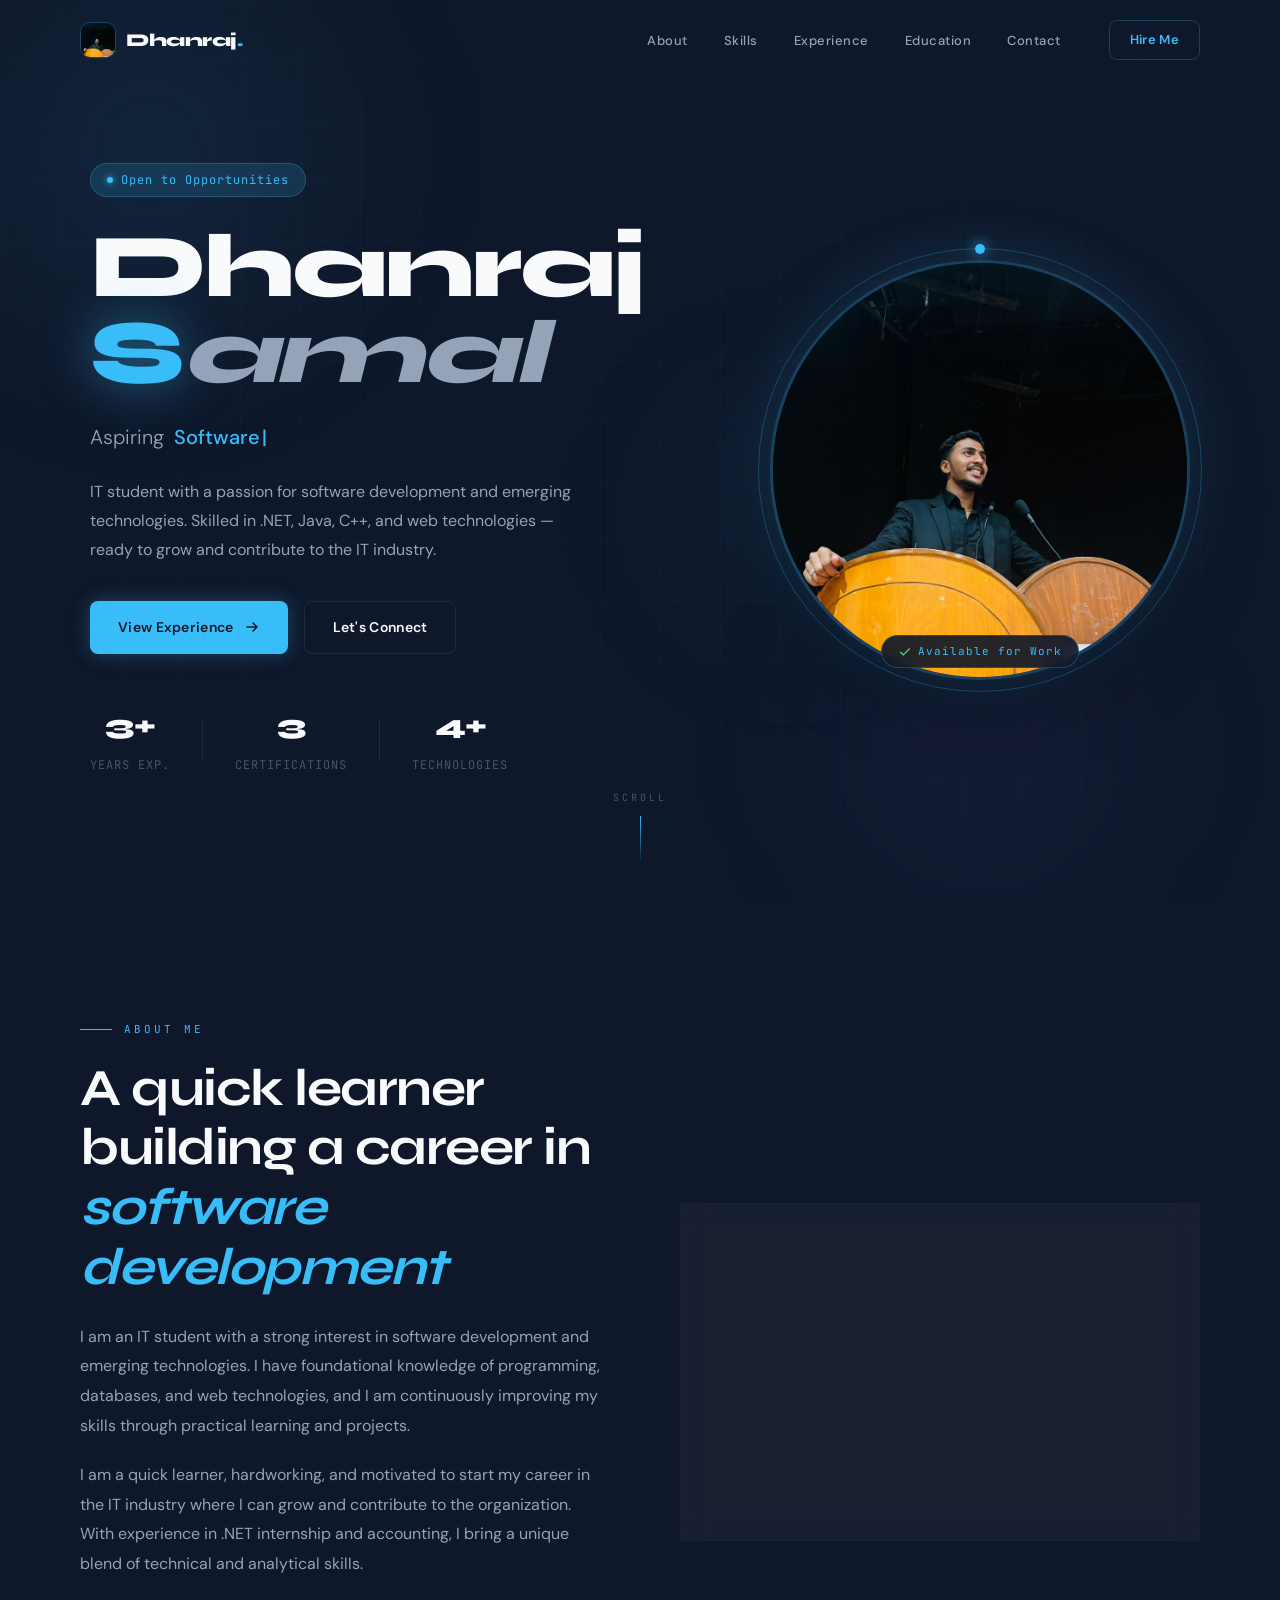
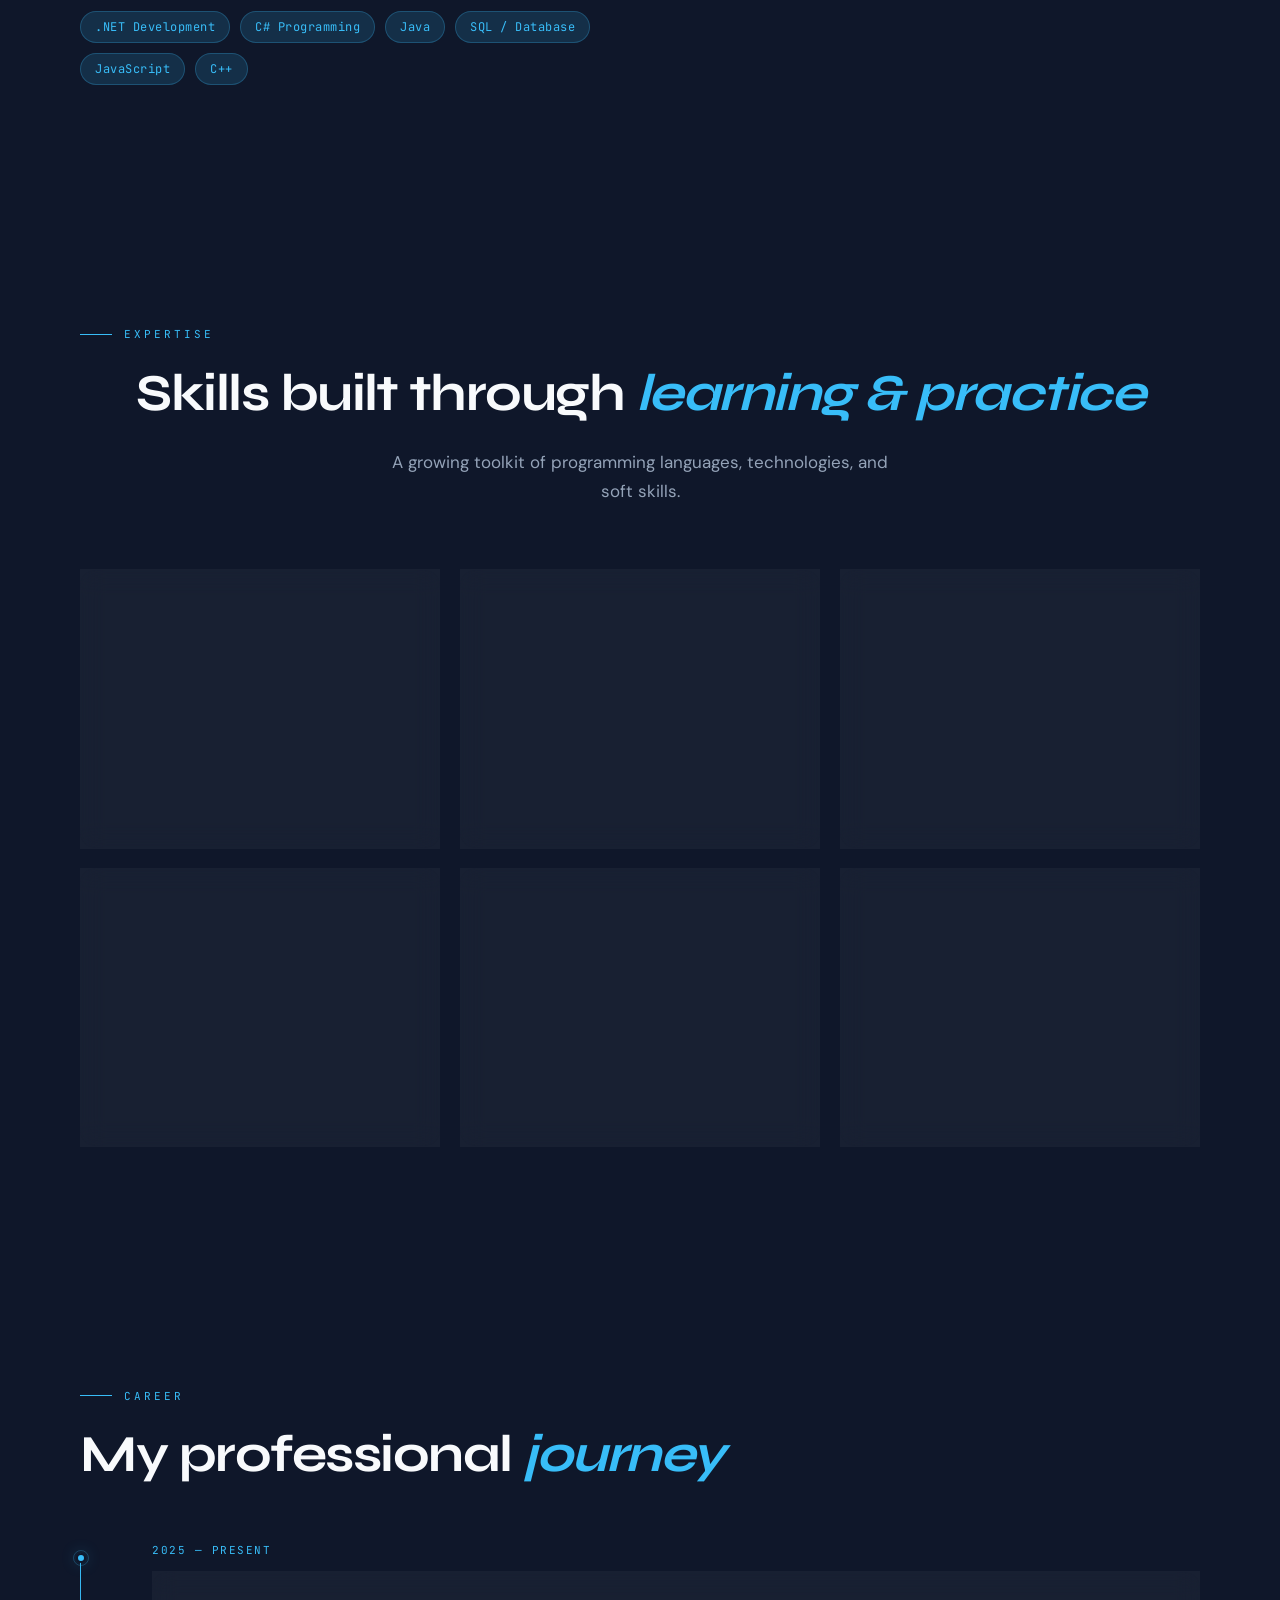
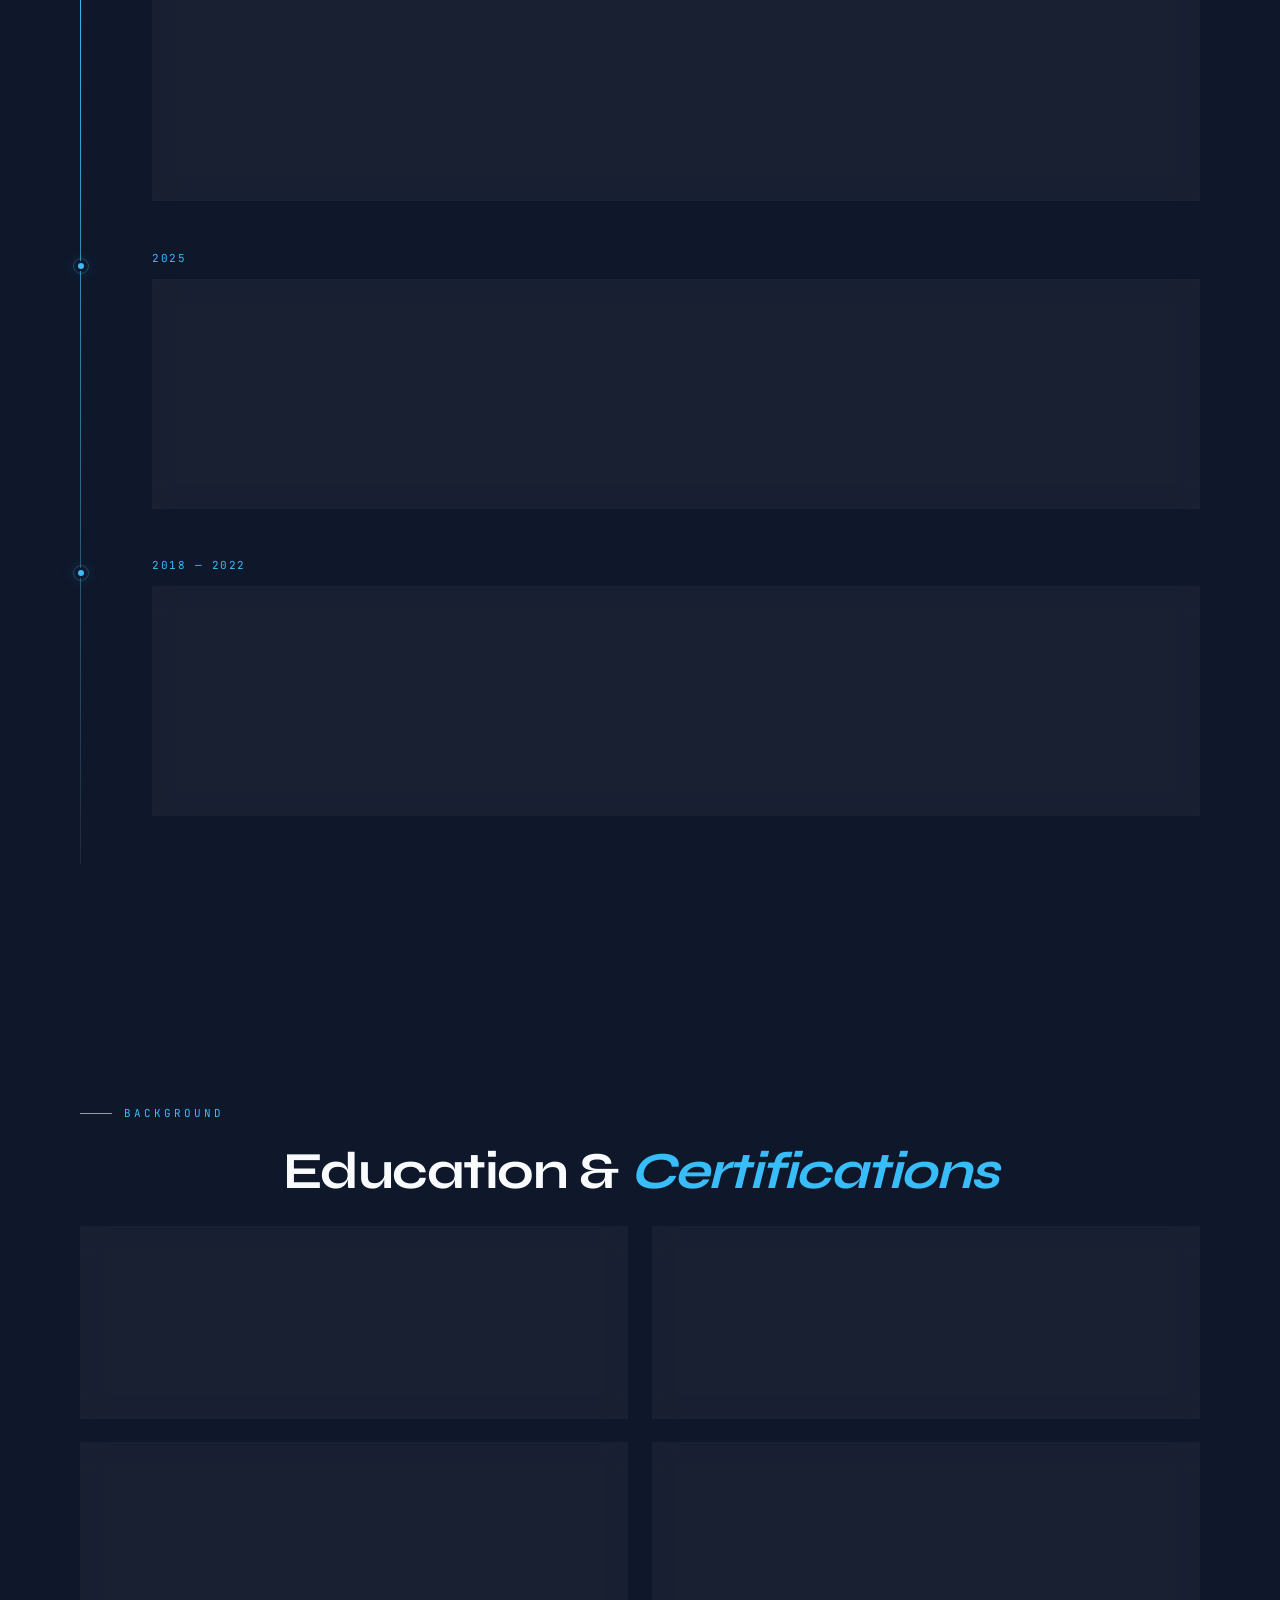
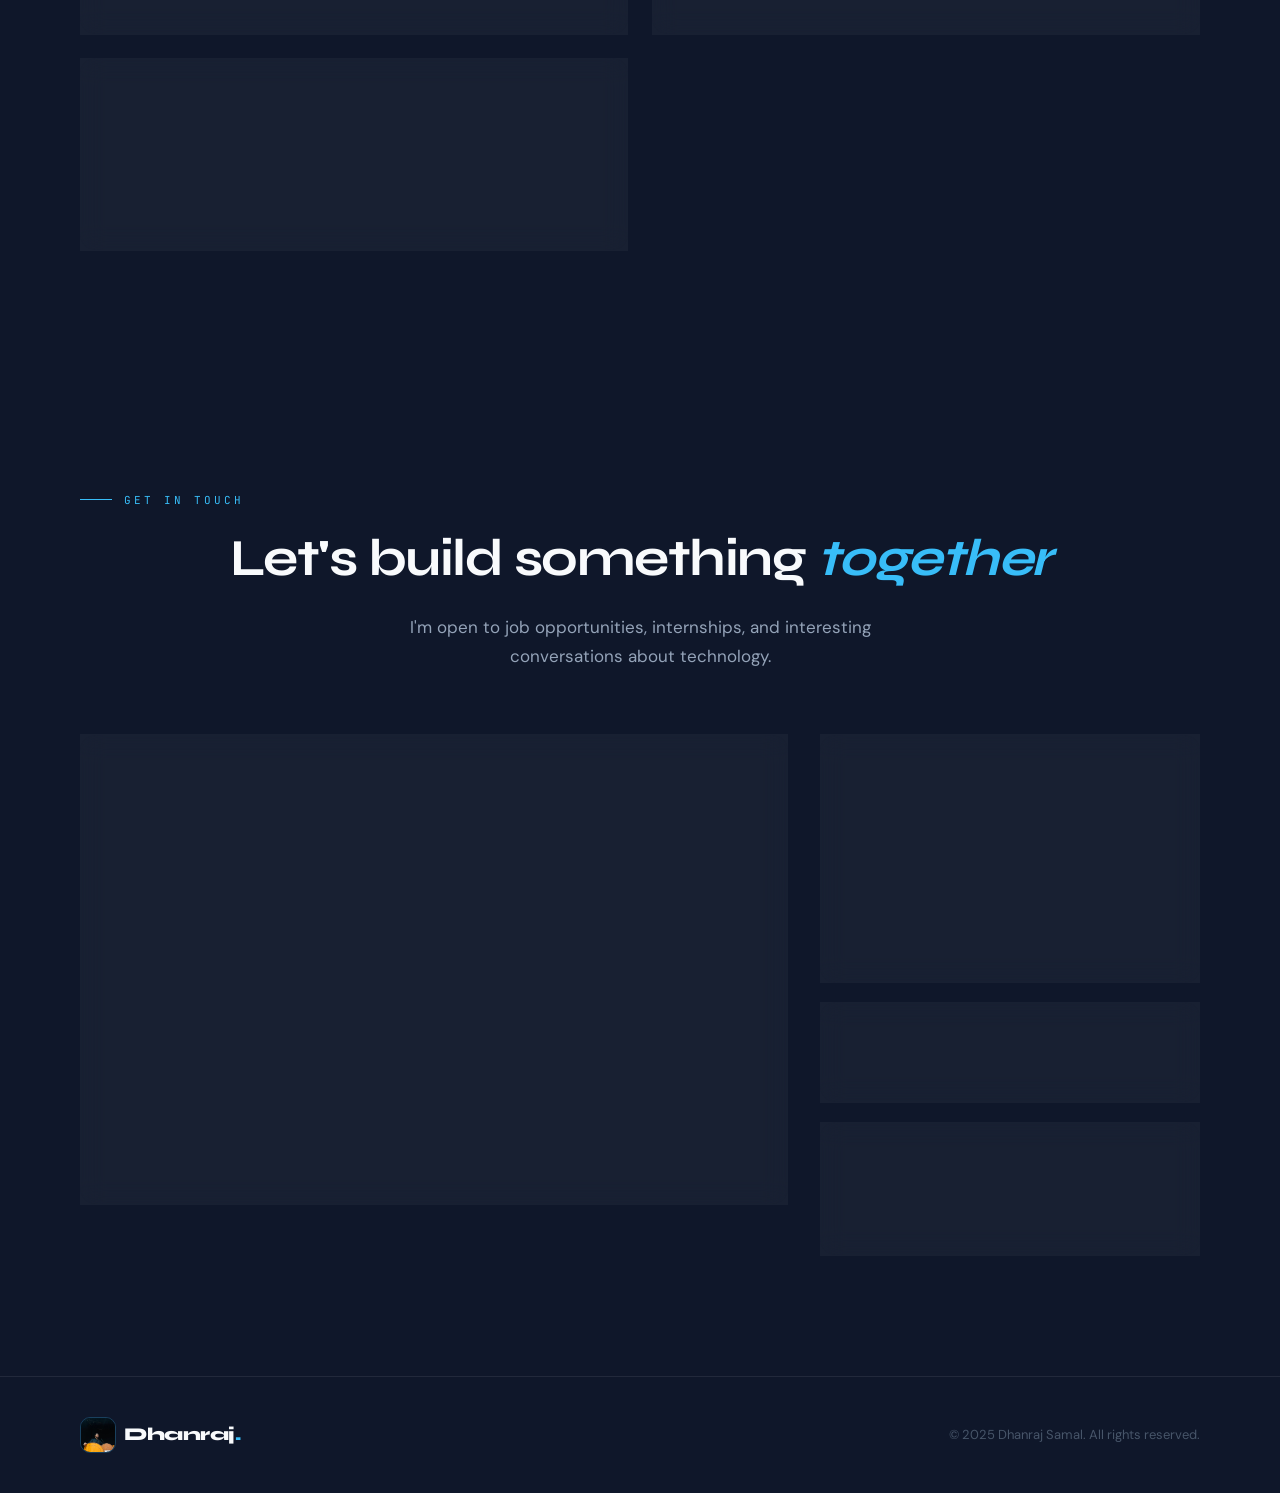
==== commit 4fdb962d: "fix: move assets inside frontend, fix image paths for Vercel" ====
--- a/frontend/index.html
+++ b/frontend/index.html
@@ -17,13 +17,13 @@
   <meta property="og:url" content="https://dhanrajsamal.dev/" />
   <meta property="og:title" content="Dhanraj Samal — Aspiring .NET & Software Developer" />
   <meta property="og:description" content="BCA graduate from Parul University. Skilled in .NET, C#, Java, SQL, JavaScript. Open to full-time roles and internships." />
-  <meta property="og:image" content="../assets/images/profile.jpg" />
+  <meta property="og:image" content="/assets/images/profile.jpg" />
 
   <!-- Twitter Card -->
   <meta name="twitter:card" content="summary_large_image" />
   <meta name="twitter:title" content="Dhanraj Samal — Aspiring Software Developer" />
   <meta name="twitter:description" content="BCA graduate skilled in .NET, C#, Java, SQL. Open to opportunities." />
-  <meta name="twitter:image" content="../assets/images/profile.jpg" />
+  <meta name="twitter:image" content="/assets/images/profile.jpg" />
 
   <!-- Theme color for mobile browser -->
   <meta name="theme-color" content="#0F172A" />
@@ -39,7 +39,7 @@
   <div class="preloader" id="preloader">
     <div class="preloader-inner">
       <div class="preloader-logo">
-        <img src="../assets/images/profile.jpg" alt="Dhanraj Samal" class="preloader-logo-img" />
+        <img src="/assets/images/profile.jpg" alt="Dhanraj Samal" class="preloader-logo-img" />
       </div>
       <div class="preloader-bar"><div class="preloader-fill" id="preloaderFill"></div></div>
       <p class="preloader-text" id="preloaderText">Initializing...</p>
@@ -53,7 +53,7 @@
   <nav class="navbar" id="navbar">
     <div class="nav-container">
       <a href="#hero" class="nav-logo">
-        <img src="../assets/images/profile.jpg" alt="DS" class="nav-logo-img" />
+        <img src="/assets/images/profile.jpg" alt="DS" class="nav-logo-img" />
         <span class="logo-text">Dhanraj<span class="logo-dot">.</span></span>
       </a>
       <ul class="nav-links" id="navLinks">
@@ -117,7 +117,7 @@
         <div class="hero-photo-wrap">
           <div class="hero-photo-ring"></div>
           <img
-            src="../assets/images/profile.jpg"
+            src="/assets/images/profile.jpg"
             alt="Dhanraj Samal"
             class="hero-photo"
           />
@@ -157,7 +157,7 @@
             <div class="about-avatar">
               <div class="avatar-ring"></div>
               <img
-                src="../assets/images/profile.jpg"
+                src="/assets/images/profile.jpg"
                 alt="Dhanraj Samal"
                 class="avatar-photo"
               />
@@ -579,7 +579,7 @@
     <div class="container">
       <div class="footer-inner">
         <span class="footer-logo">
-          <img src="../assets/images/profile.jpg" alt="DS" class="nav-logo-img" style="margin-right:8px;" />
+          <img src="/assets/images/profile.jpg" alt="DS" class="nav-logo-img" style="margin-right:8px;" />
           Dhanraj<span class="logo-dot">.</span>
         </span>
         <p>© 2025 Dhanraj Samal. All rights reserved.</p>
